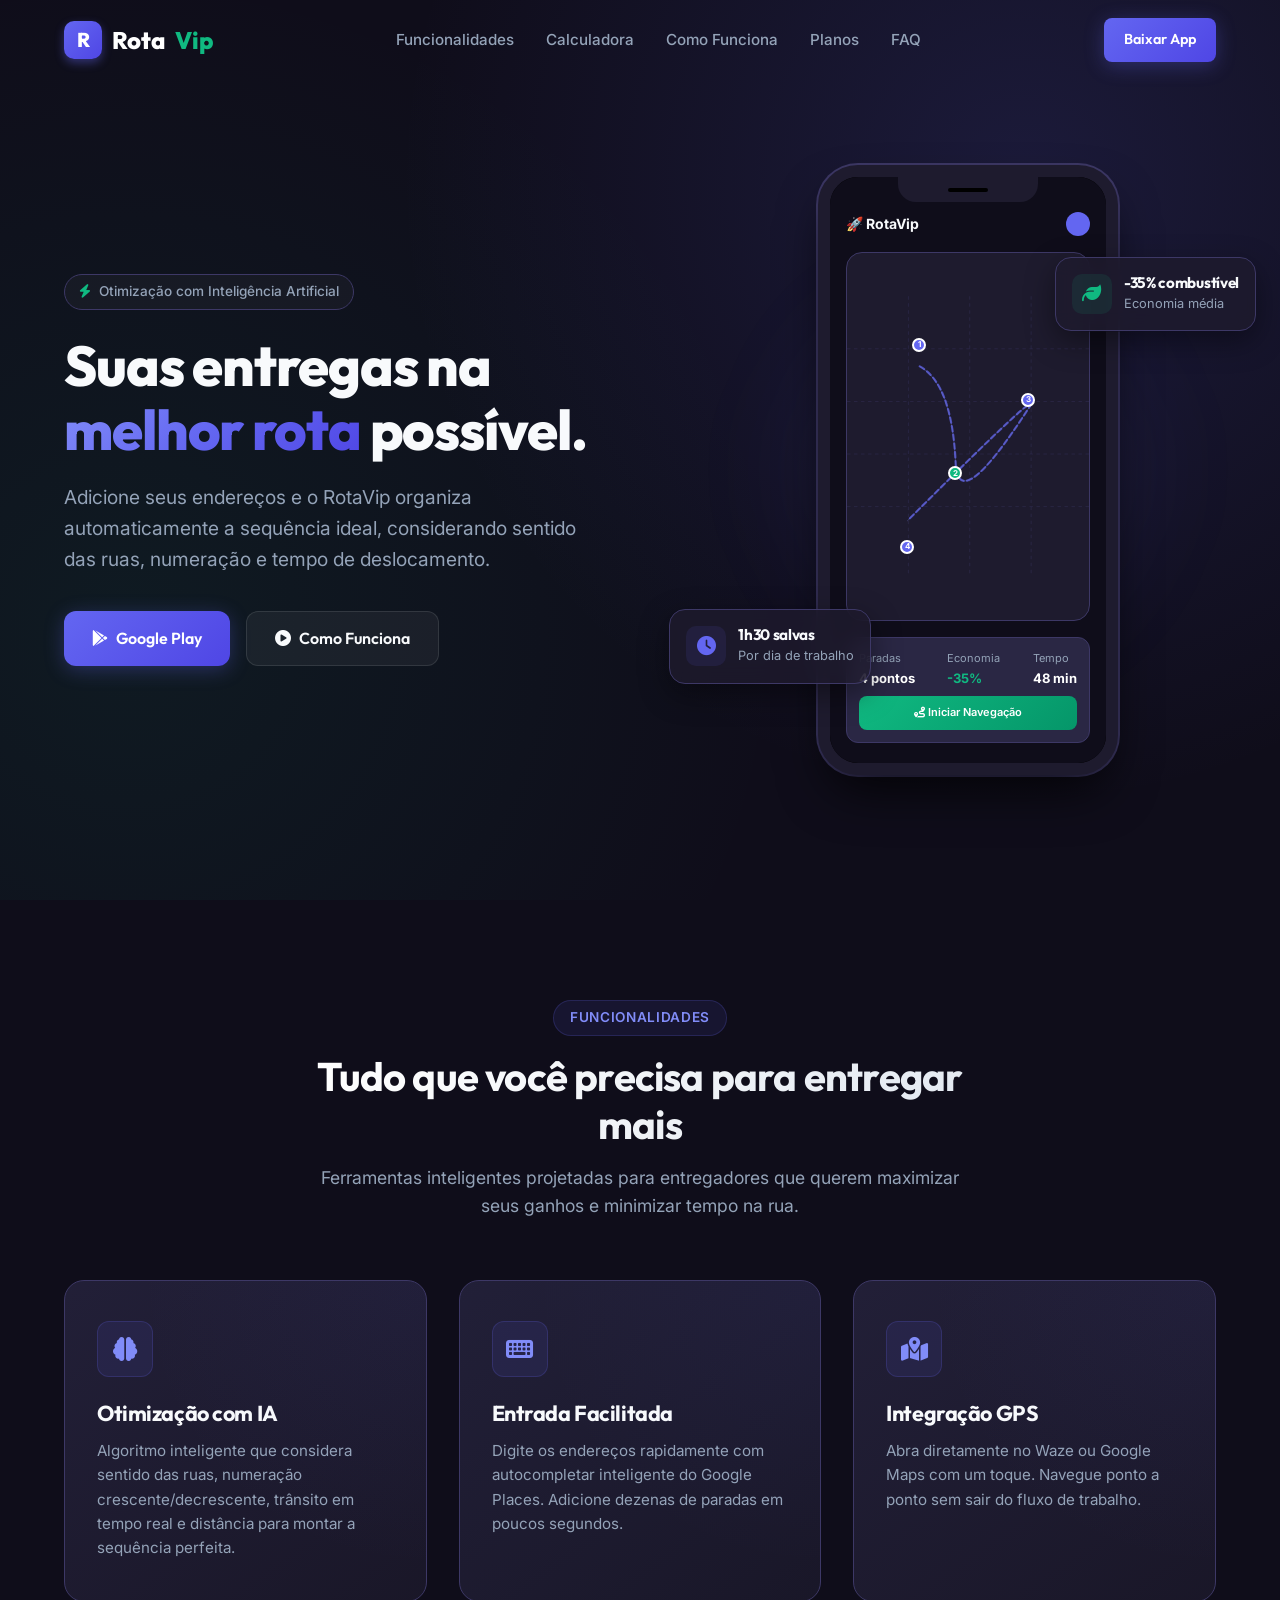
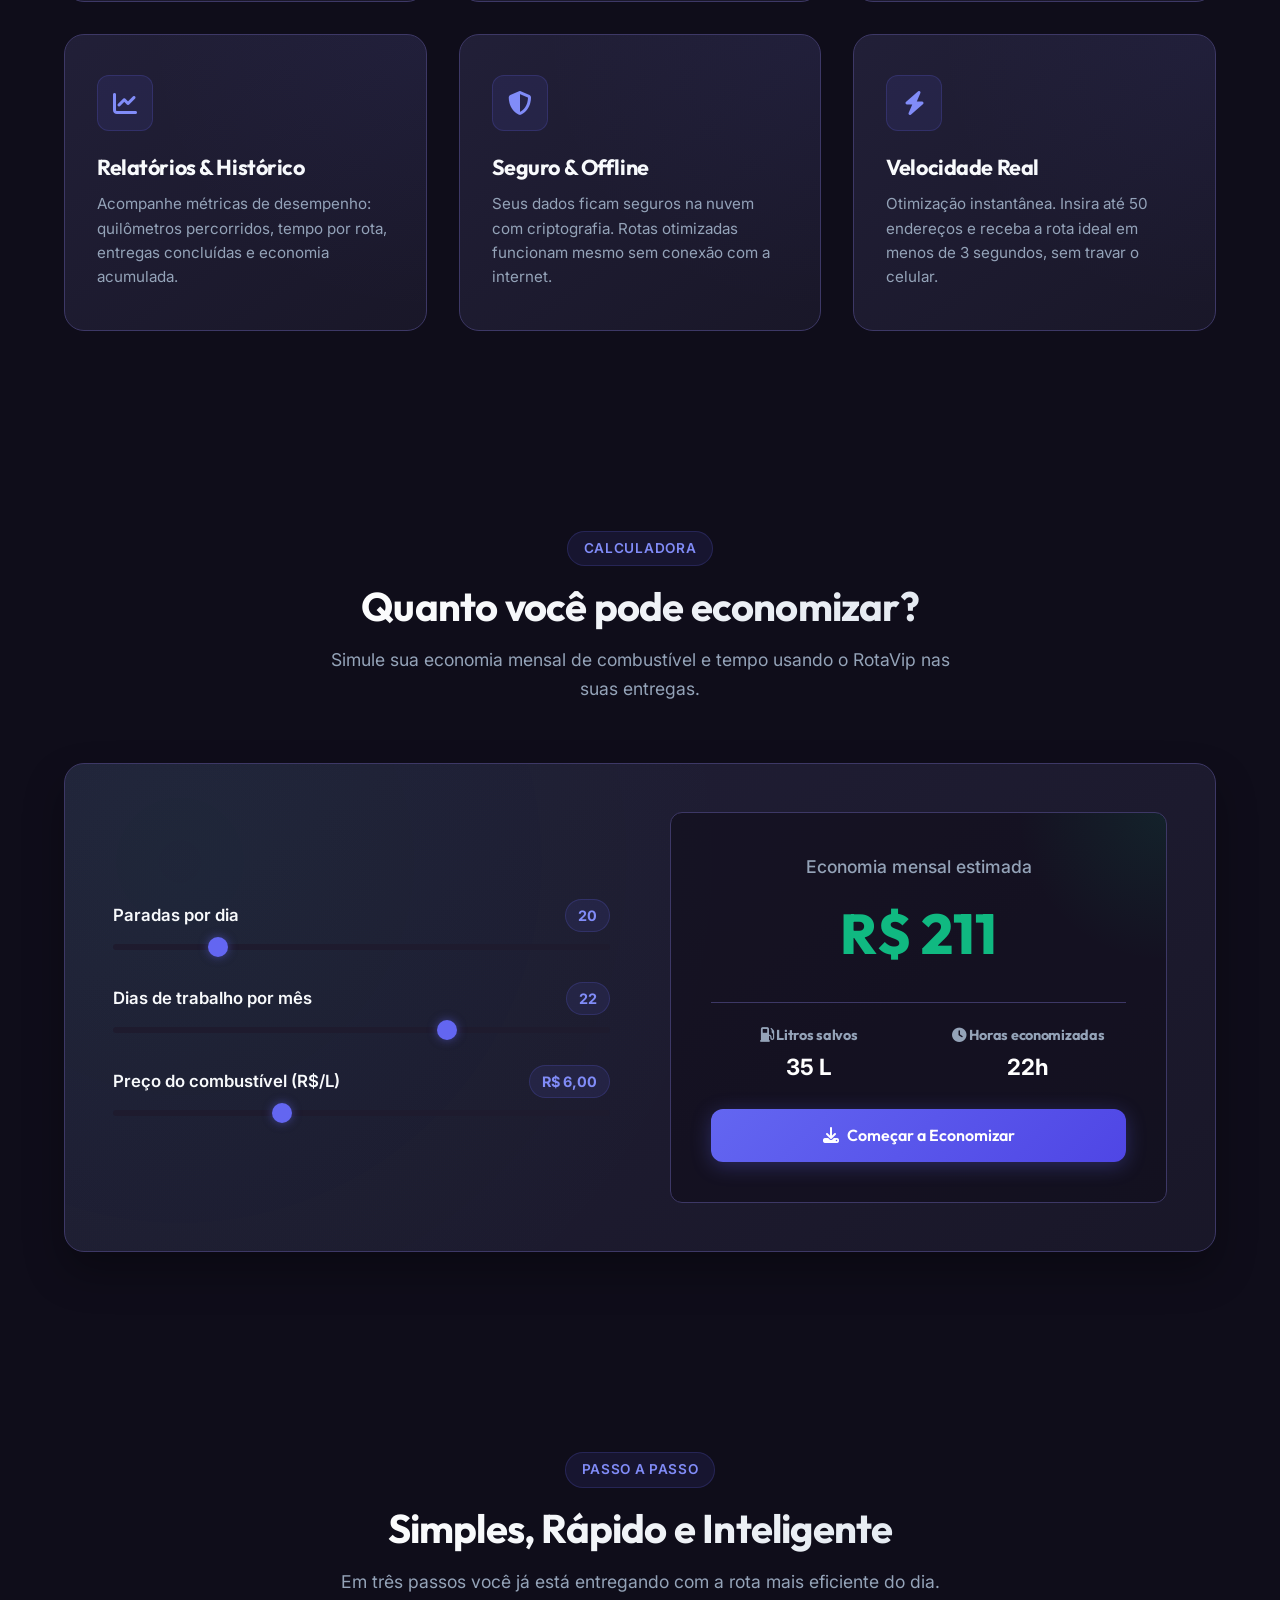
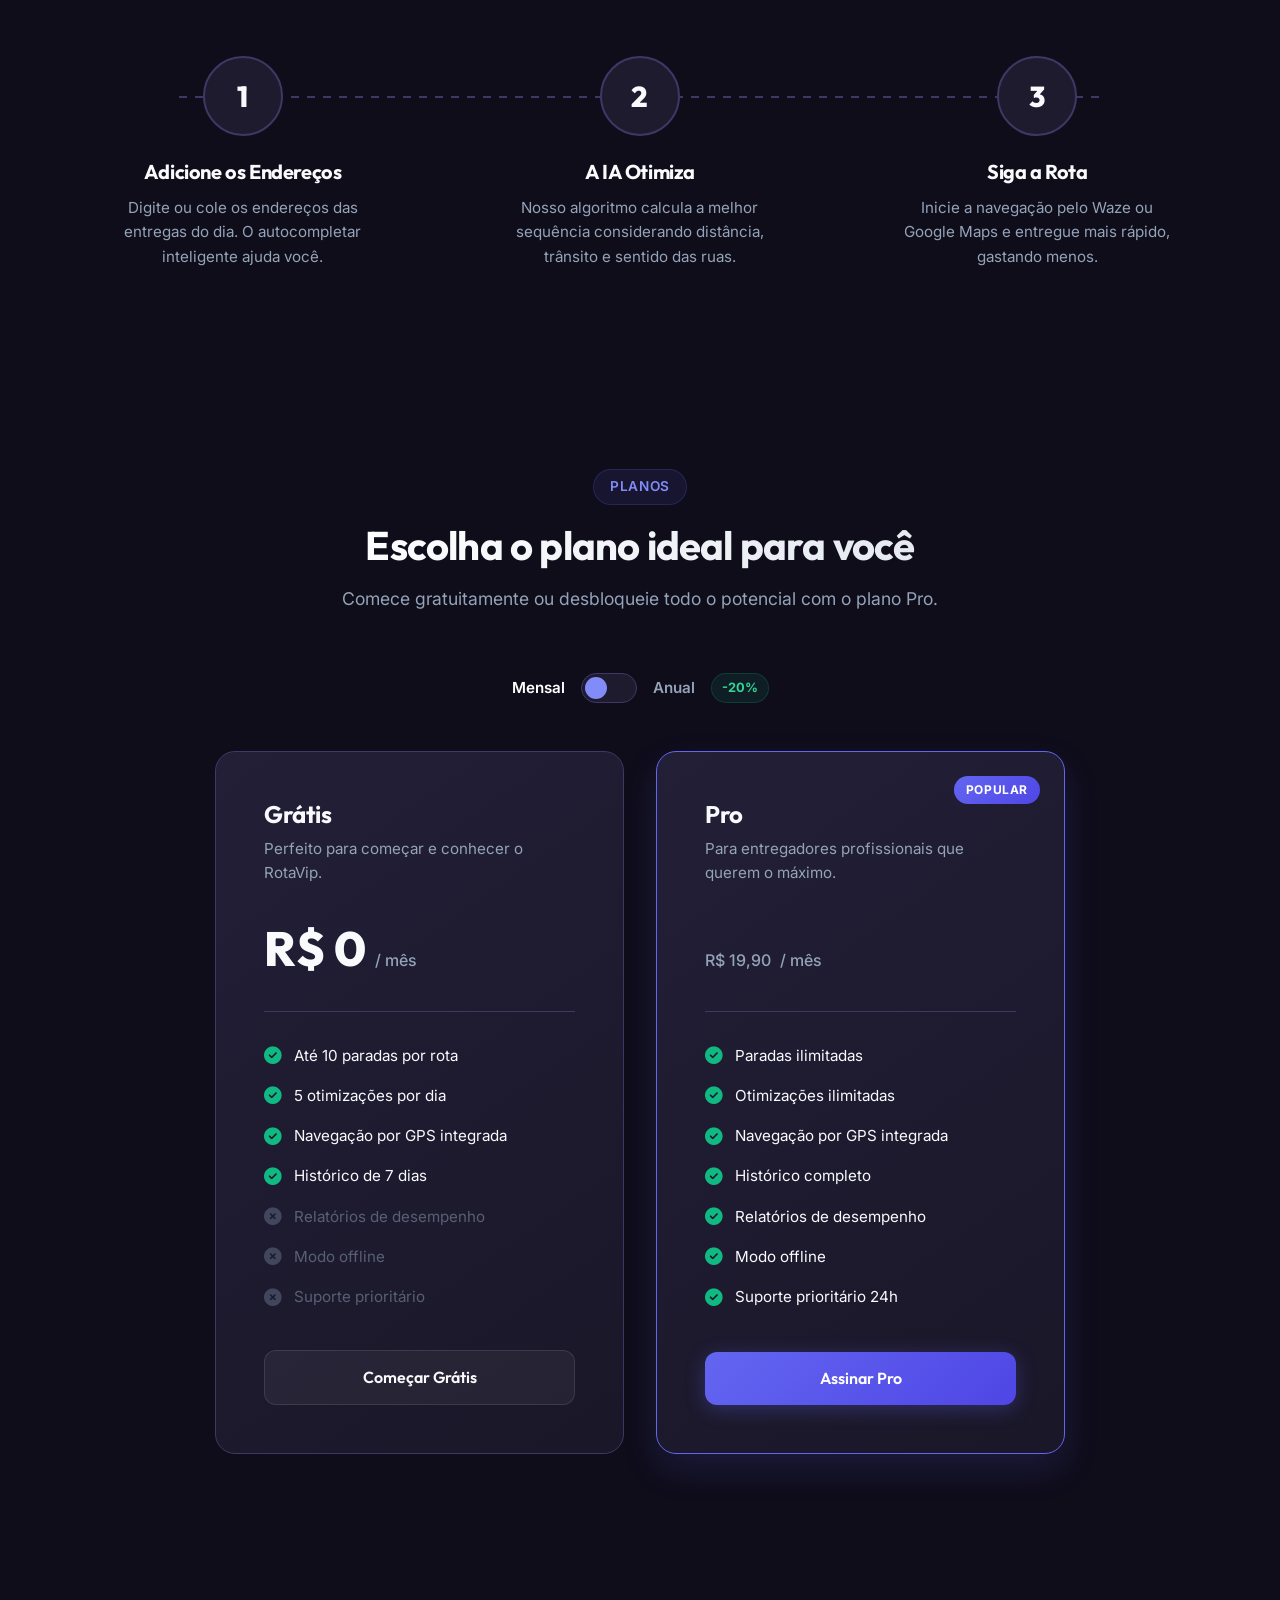
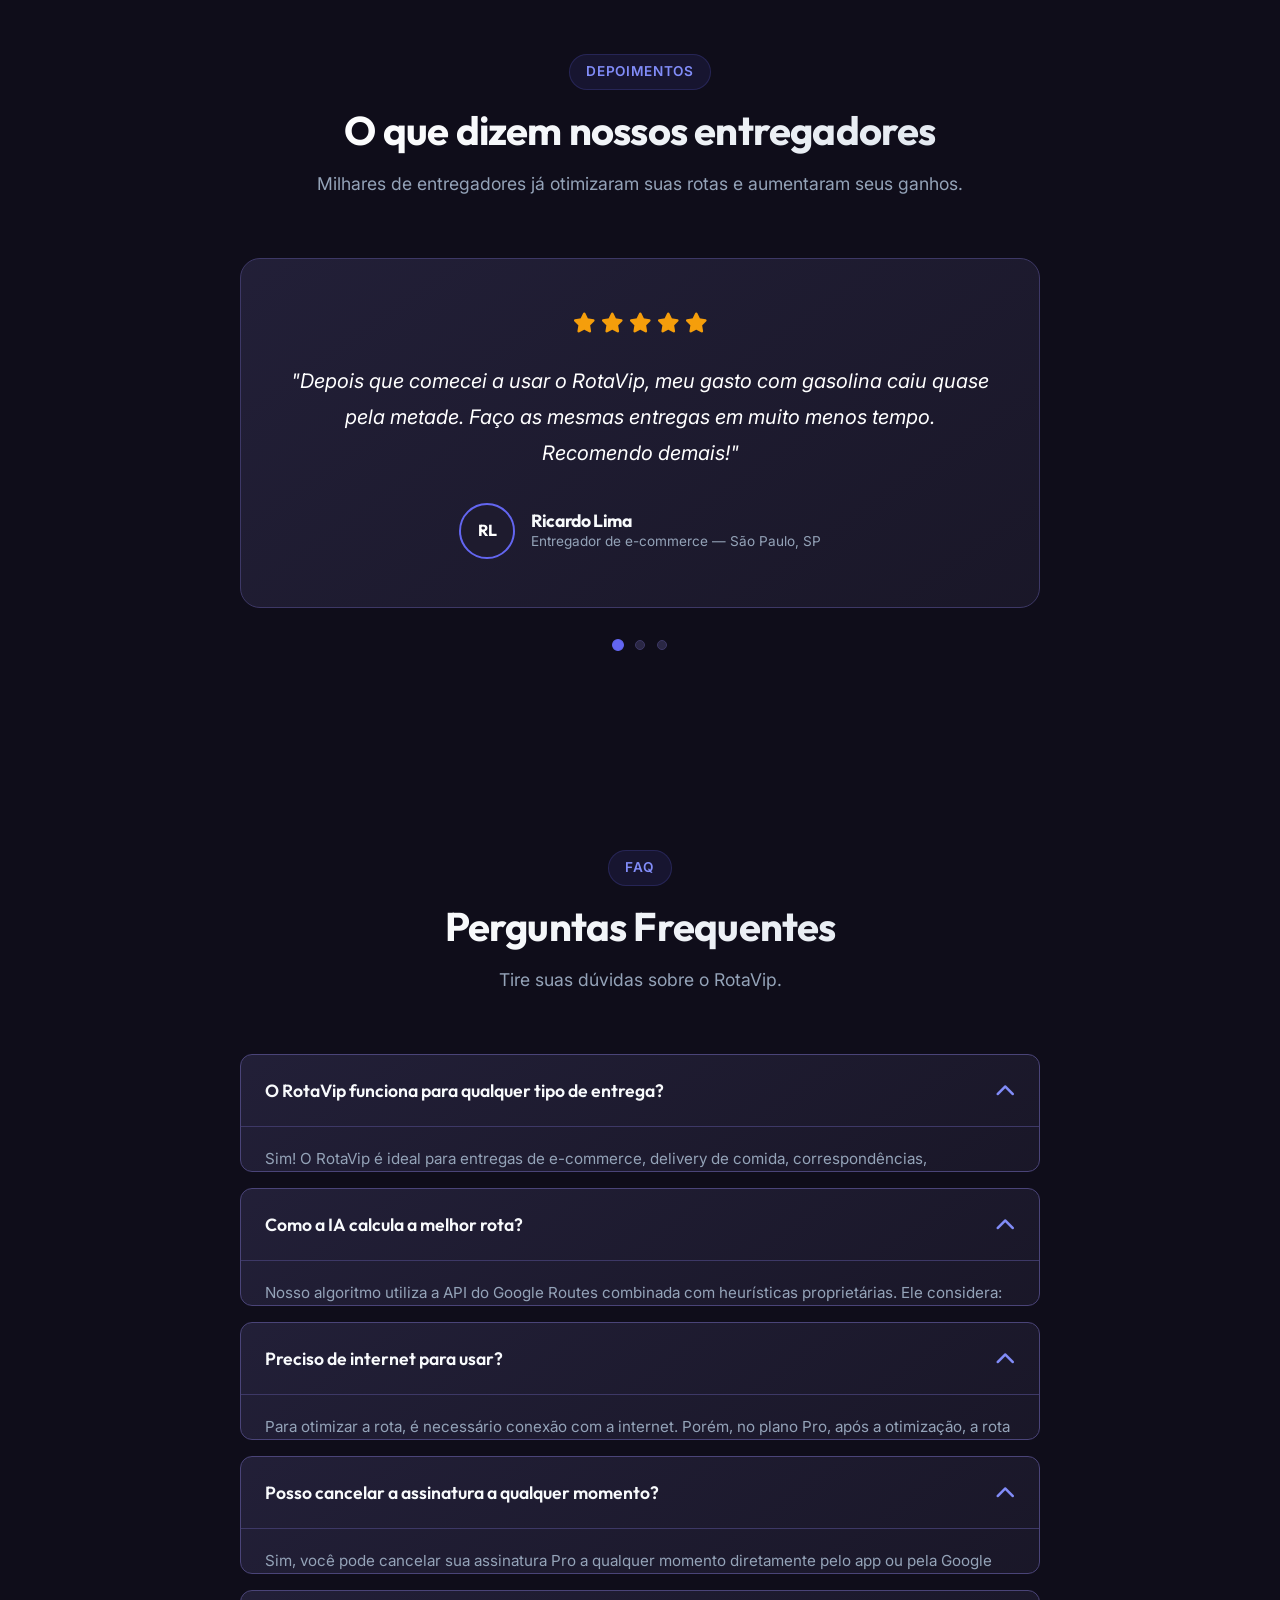
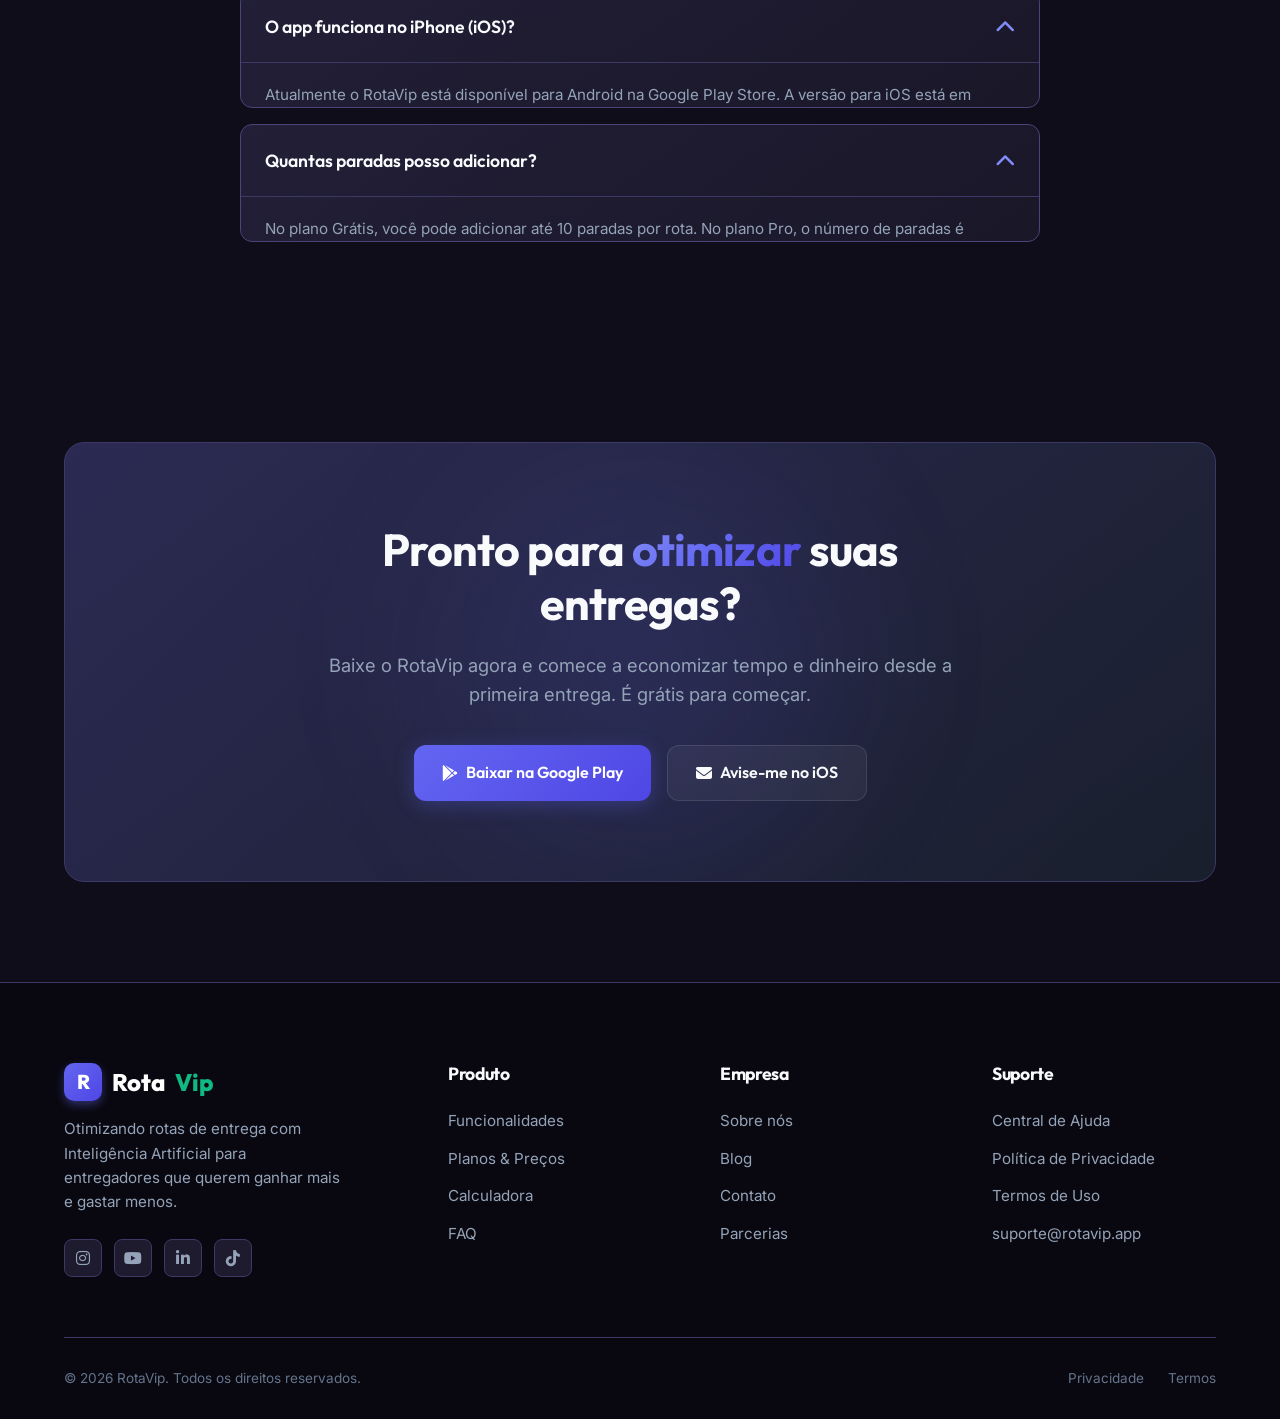
==== index.html @ de3dea6b "feat: landing page completa do RotaVip" ====
<!DOCTYPE html>
<html lang="pt-BR">
<head>
  <meta charset="UTF-8">
  <meta name="viewport" content="width=device-width, initial-scale=1.0">
  <title>RotaVip — Otimize suas Rotas de Entrega com IA</title>
  <meta name="description" content="RotaVip organiza automaticamente a melhor rota de entrega usando Inteligência Artificial. Economize combustível, tempo e aumente seus lucros como entregador.">
  <meta name="keywords" content="otimização de rotas, entrega, rota inteligente, entregador, app de rotas, IA, RotaVip">
  <meta name="author" content="RotaVip">
  <meta name="robots" content="index, follow">

  <!-- Open Graph -->
  <meta property="og:title" content="RotaVip — Otimize suas Rotas de Entrega com IA">
  <meta property="og:description" content="O app que organiza automaticamente a melhor rota de entrega. Economize combustível e tempo.">
  <meta property="og:type" content="website">
  <meta property="og:locale" content="pt_BR">

  <!-- Favicon placeholder -->
  <link rel="icon" href="data:image/svg+xml,<svg xmlns='http://www.w3.org/2000/svg' viewBox='0 0 100 100'><text y='.9em' font-size='90'>🚀</text></svg>">

  <!-- Stylesheets -->
  <link rel="stylesheet" href="styles.css">
  <link rel="stylesheet" href="https://cdnjs.cloudflare.com/ajax/libs/font-awesome/6.5.1/css/all.min.css">
</head>
<body>

  <!-- ====== HEADER ====== -->
  <header class="header" id="header">
    <div class="container">
      <a href="#" class="logo">
        <span class="logo-icon">R</span>
        Rota<span class="logo-dot">Vip</span>
      </a>

      <nav>
        <ul class="nav-menu" id="nav-menu">
          <li><a href="#features" class="nav-link">Funcionalidades</a></li>
          <li><a href="#calculator" class="nav-link">Calculadora</a></li>
          <li><a href="#how-it-works" class="nav-link">Como Funciona</a></li>
          <li><a href="#pricing" class="nav-link">Planos</a></li>
          <li><a href="#faq" class="nav-link">FAQ</a></li>
        </ul>
      </nav>

      <div class="nav-actions">
        <a href="#download" class="btn btn-primary btn-sm">Baixar App</a>
        <button class="menu-toggle" id="menu-toggle" aria-label="Abrir menu">
          <i class="fas fa-bars"></i>
        </button>
      </div>
    </div>
  </header>

  <!-- ====== HERO ====== -->
  <section class="hero" id="hero">
    <div class="container">
      <div class="hero-grid">
        <div class="hero-content reveal">
          <div class="hero-badge">
            <i class="fas fa-bolt"></i>
            Otimização com Inteligência Artificial
          </div>
          <h1 class="hero-title">
            Suas entregas na <span class="text-gradient">melhor rota</span> possível.
          </h1>
          <p class="hero-description">
            Adicione seus endereços e o RotaVip organiza automaticamente a sequência ideal, considerando sentido das ruas, numeração e tempo de deslocamento.
          </p>
          <div class="hero-ctas">
            <a href="#download" class="btn btn-primary">
              <i class="fab fa-google-play"></i>
              Google Play
            </a>
            <a href="#how-it-works" class="btn btn-secondary">
              <i class="fas fa-play-circle"></i>
              Como Funciona
            </a>
          </div>
        </div>

        <div class="hero-visual reveal">
          <div class="hero-glow"></div>

          <!-- Phone Mockup -->
          <div class="phone-mockup">
            <div class="phone-notch"></div>
            <div class="phone-screen">
              <div class="app-header">
                <span class="app-title">🚀 RotaVip</span>
                <div class="app-avatar"></div>
              </div>

              <div class="app-map-container">
                <!-- SVG Map Background -->
                <svg class="app-map-svg" viewBox="0 0 276 320" fill="none" xmlns="http://www.w3.org/2000/svg">
                  <!-- Grid lines -->
                  <line x1="0" y1="60" x2="276" y2="60" stroke="#3D3866" stroke-width="0.5" stroke-dasharray="4 4"/>
                  <line x1="0" y1="120" x2="276" y2="120" stroke="#3D3866" stroke-width="0.5" stroke-dasharray="4 4"/>
                  <line x1="0" y1="180" x2="276" y2="180" stroke="#3D3866" stroke-width="0.5" stroke-dasharray="4 4"/>
                  <line x1="0" y1="240" x2="276" y2="240" stroke="#3D3866" stroke-width="0.5" stroke-dasharray="4 4"/>
                  <line x1="70" y1="0" x2="70" y2="320" stroke="#3D3866" stroke-width="0.5" stroke-dasharray="4 4"/>
                  <line x1="140" y1="0" x2="140" y2="320" stroke="#3D3866" stroke-width="0.5" stroke-dasharray="4 4"/>
                  <line x1="210" y1="0" x2="210" y2="320" stroke="#3D3866" stroke-width="0.5" stroke-dasharray="4 4"/>
                  <!-- Route line -->
                  <path d="M83 80 Q120 100 124 192 Q128 250 207 128 Q230 95 69 256" stroke="#6366F1" stroke-width="2.5" fill="none" stroke-linecap="round" stroke-dasharray="6 4" opacity="0.8"/>
                  <path d="M83 80 Q120 100 124 192 Q128 250 207 128 Q230 95 69 256" stroke="#818CF8" stroke-width="1" fill="none" stroke-linecap="round" opacity="0.4"/>
                </svg>
                <!-- Pins -->
                <div class="app-map-pin pin-1">1</div>
                <div class="app-map-pin pin-2">2</div>
                <div class="app-map-pin pin-3">3</div>
                <div class="app-map-pin pin-4">4</div>
              </div>

              <div class="app-route-card">
                <div class="app-route-info">
                  <div class="app-route-stat">
                    Paradas
                    <strong>4 pontos</strong>
                  </div>
                  <div class="app-route-stat">
                    Economia
                    <strong style="color: #10B981;">-35%</strong>
                  </div>
                  <div class="app-route-stat">
                    Tempo
                    <strong>48 min</strong>
                  </div>
                </div>
                <div class="app-route-btn">
                  <i class="fas fa-route"></i> Iniciar Navegação
                </div>
              </div>
            </div>
          </div>

          <!-- Floating Cards -->
          <div class="floating-card floating-card-1">
            <div class="float-icon">
              <i class="fas fa-leaf"></i>
            </div>
            <div class="float-info">
              <h4>-35% combustível</h4>
              <p>Economia média</p>
            </div>
          </div>

          <div class="floating-card floating-card-2">
            <div class="float-icon">
              <i class="fas fa-clock"></i>
            </div>
            <div class="float-info">
              <h4>1h30 salvas</h4>
              <p>Por dia de trabalho</p>
            </div>
          </div>
        </div>
      </div>
    </div>
  </section>

  <!-- ====== FEATURES ====== -->
  <section class="section" id="features">
    <div class="container">
      <div class="section-header reveal">
        <span class="section-tag">Funcionalidades</span>
        <h2 class="section-title">Tudo que você precisa para entregar mais</h2>
        <p class="section-subtitle">Ferramentas inteligentes projetadas para entregadores que querem maximizar seus ganhos e minimizar tempo na rua.</p>
      </div>

      <div class="features-grid">
        <div class="feature-card reveal">
          <div class="feature-icon">
            <i class="fas fa-brain"></i>
          </div>
          <h3>Otimização com IA</h3>
          <p>Algoritmo inteligente que considera sentido das ruas, numeração crescente/decrescente, trânsito em tempo real e distância para montar a sequência perfeita.</p>
        </div>

        <div class="feature-card reveal">
          <div class="feature-icon">
            <i class="fas fa-keyboard"></i>
          </div>
          <h3>Entrada Facilitada</h3>
          <p>Digite os endereços rapidamente com autocompletar inteligente do Google Places. Adicione dezenas de paradas em poucos segundos.</p>
        </div>

        <div class="feature-card reveal">
          <div class="feature-icon">
            <i class="fas fa-map-marked-alt"></i>
          </div>
          <h3>Integração GPS</h3>
          <p>Abra diretamente no Waze ou Google Maps com um toque. Navegue ponto a ponto sem sair do fluxo de trabalho.</p>
        </div>

        <div class="feature-card reveal">
          <div class="feature-icon">
            <i class="fas fa-chart-line"></i>
          </div>
          <h3>Relatórios & Histórico</h3>
          <p>Acompanhe métricas de desempenho: quilômetros percorridos, tempo por rota, entregas concluídas e economia acumulada.</p>
        </div>

        <div class="feature-card reveal">
          <div class="feature-icon">
            <i class="fas fa-shield-alt"></i>
          </div>
          <h3>Seguro & Offline</h3>
          <p>Seus dados ficam seguros na nuvem com criptografia. Rotas otimizadas funcionam mesmo sem conexão com a internet.</p>
        </div>

        <div class="feature-card reveal">
          <div class="feature-icon">
            <i class="fas fa-bolt"></i>
          </div>
          <h3>Velocidade Real</h3>
          <p>Otimização instantânea. Insira até 50 endereços e receba a rota ideal em menos de 3 segundos, sem travar o celular.</p>
        </div>
      </div>
    </div>
  </section>

  <!-- ====== CALCULATOR ====== -->
  <section class="section" id="calculator">
    <div class="container">
      <div class="section-header reveal">
        <span class="section-tag">Calculadora</span>
        <h2 class="section-title">Quanto você pode economizar?</h2>
        <p class="section-subtitle">Simule sua economia mensal de combustível e tempo usando o RotaVip nas suas entregas.</p>
      </div>

      <div class="calc-wrapper reveal">
        <div class="calc-grid">
          <div class="calc-inputs">
            <div class="input-group">
              <div class="input-label-row">
                <label for="calc-stops">Paradas por dia</label>
                <span class="input-val-badge" id="stops-value">20</span>
              </div>
              <input type="range" id="calc-stops" class="calc-range" min="5" max="80" value="20">
            </div>

            <div class="input-group">
              <div class="input-label-row">
                <label for="calc-days">Dias de trabalho por mês</label>
                <span class="input-val-badge" id="days-value">22</span>
              </div>
              <input type="range" id="calc-days" class="calc-range" min="5" max="30" value="22">
            </div>

            <div class="input-group">
              <div class="input-label-row">
                <label for="calc-fuel">Preço do combustível (R$/L)</label>
                <span class="input-val-badge" id="fuel-value">R$ 6,00</span>
              </div>
              <input type="range" id="calc-fuel" class="calc-range" min="4" max="10" value="6" step="0.5">
            </div>
          </div>

          <div class="calc-results">
            <div class="calc-results-glow"></div>
            <div class="results-content">
              <p class="results-title">Economia mensal estimada</p>
              <p class="results-value" id="calc-savings">R$ 396</p>
              <div class="results-stats-row">
                <div class="stat-box">
                  <h4><i class="fas fa-gas-pump"></i> Litros salvos</h4>
                  <p id="calc-liters">66 L</p>
                </div>
                <div class="stat-box">
                  <h4><i class="fas fa-clock"></i> Horas economizadas</h4>
                  <p id="calc-hours">33h</p>
                </div>
              </div>
              <a href="#download" class="btn btn-primary" style="width:100%;">
                <i class="fas fa-download"></i> Começar a Economizar
              </a>
            </div>
          </div>
        </div>
      </div>
    </div>
  </section>

  <!-- ====== HOW IT WORKS ====== -->
  <section class="section" id="how-it-works">
    <div class="container">
      <div class="section-header reveal">
        <span class="section-tag">Passo a Passo</span>
        <h2 class="section-title">Simples, Rápido e Inteligente</h2>
        <p class="section-subtitle">Em três passos você já está entregando com a rota mais eficiente do dia.</p>
      </div>

      <div class="steps-timeline">
        <div class="step-item reveal">
          <div class="step-number">1</div>
          <h3 class="step-title">Adicione os Endereços</h3>
          <p class="step-desc">Digite ou cole os endereços das entregas do dia. O autocompletar inteligente ajuda você.</p>
        </div>

        <div class="step-item reveal">
          <div class="step-number">2</div>
          <h3 class="step-title">A IA Otimiza</h3>
          <p class="step-desc">Nosso algoritmo calcula a melhor sequência considerando distância, trânsito e sentido das ruas.</p>
        </div>

        <div class="step-item reveal">
          <div class="step-number">3</div>
          <h3 class="step-title">Siga a Rota</h3>
          <p class="step-desc">Inicie a navegação pelo Waze ou Google Maps e entregue mais rápido, gastando menos.</p>
        </div>
      </div>
    </div>
  </section>

  <!-- ====== PRICING ====== -->
  <section class="section" id="pricing">
    <div class="container">
      <div class="section-header reveal">
        <span class="section-tag">Planos</span>
        <h2 class="section-title">Escolha o plano ideal para você</h2>
        <p class="section-subtitle">Comece gratuitamente ou desbloqueie todo o potencial com o plano Pro.</p>
      </div>

      <div class="pricing-toggle-wrapper reveal">
        <span class="toggle-label active" id="label-monthly">Mensal</span>
        <label class="pricing-switch">
          <input type="checkbox" id="pricing-toggle">
          <span class="switch-slider"></span>
        </label>
        <span class="toggle-label" id="label-annual">Anual</span>
        <span class="pricing-discount">-20%</span>
      </div>

      <div class="pricing-grid">
        <!-- Grátis -->
        <div class="price-card reveal">
          <div class="price-header">
            <h3>Grátis</h3>
            <p>Perfeito para começar e conhecer o RotaVip.</p>
          </div>
          <div class="price-amount">R$ 0 <span>/ mês</span></div>
          <div class="price-divider"></div>
          <ul class="price-features">
            <li class="active"><i class="fas fa-check-circle"></i> Até 10 paradas por rota</li>
            <li class="active"><i class="fas fa-check-circle"></i> 5 otimizações por dia</li>
            <li class="active"><i class="fas fa-check-circle"></i> Navegação por GPS integrada</li>
            <li class="active"><i class="fas fa-check-circle"></i> Histórico de 7 dias</li>
            <li class="disabled"><i class="fas fa-times-circle"></i> Relatórios de desempenho</li>
            <li class="disabled"><i class="fas fa-times-circle"></i> Modo offline</li>
            <li class="disabled"><i class="fas fa-times-circle"></i> Suporte prioritário</li>
          </ul>
          <a href="#download" class="btn btn-secondary" style="width:100%;">Começar Grátis</a>
        </div>

        <!-- Pro -->
        <div class="price-card popular reveal">
          <div class="price-header">
            <h3>Pro</h3>
            <p>Para entregadores profissionais que querem o máximo.</p>
          </div>
          <div class="price-amount">
            <span class="price-monthly">R$ 19,90</span>
            <span class="price-annual" style="display:none;">R$ 15,90</span>
            <span>/ mês</span>
          </div>
          <div class="price-divider"></div>
          <ul class="price-features">
            <li class="active"><i class="fas fa-check-circle"></i> Paradas ilimitadas</li>
            <li class="active"><i class="fas fa-check-circle"></i> Otimizações ilimitadas</li>
            <li class="active"><i class="fas fa-check-circle"></i> Navegação por GPS integrada</li>
            <li class="active"><i class="fas fa-check-circle"></i> Histórico completo</li>
            <li class="active"><i class="fas fa-check-circle"></i> Relatórios de desempenho</li>
            <li class="active"><i class="fas fa-check-circle"></i> Modo offline</li>
            <li class="active"><i class="fas fa-check-circle"></i> Suporte prioritário 24h</li>
          </ul>
          <a href="#download" class="btn btn-primary" style="width:100%;">Assinar Pro</a>
        </div>
      </div>
    </div>
  </section>

  <!-- ====== TESTIMONIALS ====== -->
  <section class="section" id="testimonials">
    <div class="container">
      <div class="section-header reveal">
        <span class="section-tag">Depoimentos</span>
        <h2 class="section-title">O que dizem nossos entregadores</h2>
        <p class="section-subtitle">Milhares de entregadores já otimizaram suas rotas e aumentaram seus ganhos.</p>
      </div>

      <div class="testimonials-slider reveal">
        <div class="testimonials-track">
          <div class="testimonial-slide active">
            <div class="testimonial-rating">
              <i class="fas fa-star"></i>
              <i class="fas fa-star"></i>
              <i class="fas fa-star"></i>
              <i class="fas fa-star"></i>
              <i class="fas fa-star"></i>
            </div>
            <p class="testimonial-text">"Depois que comecei a usar o RotaVip, meu gasto com gasolina caiu quase pela metade. Faço as mesmas entregas em muito menos tempo. Recomendo demais!"</p>
            <div class="testimonial-user">
              <div class="testimonial-avatar">RL</div>
              <div class="testimonial-info">
                <h4>Ricardo Lima</h4>
                <p>Entregador de e-commerce — São Paulo, SP</p>
              </div>
            </div>
          </div>

          <div class="testimonial-slide">
            <div class="testimonial-rating">
              <i class="fas fa-star"></i>
              <i class="fas fa-star"></i>
              <i class="fas fa-star"></i>
              <i class="fas fa-star"></i>
              <i class="fas fa-star"></i>
            </div>
            <p class="testimonial-text">"Eu fazia rota no achômetro e sempre gastava mais. Com o RotaVip, ele organiza tudo certinho, respeitando mão de direção e tudo. Mudou meu dia a dia."</p>
            <div class="testimonial-user">
              <div class="testimonial-avatar">AF</div>
              <div class="testimonial-info">
                <h4>Ana Ferreira</h4>
                <p>Entregadora autônoma — Belo Horizonte, MG</p>
              </div>
            </div>
          </div>

          <div class="testimonial-slide">
            <div class="testimonial-rating">
              <i class="fas fa-star"></i>
              <i class="fas fa-star"></i>
              <i class="fas fa-star"></i>
              <i class="fas fa-star"></i>
              <i class="fas fa-star-half-alt"></i>
            </div>
            <p class="testimonial-text">"Gerencio uma equipe de 8 entregadores e o RotaVip reduziu nosso custo operacional em quase 30%. A economia de combustível já pagou a assinatura muitas vezes."</p>
            <div class="testimonial-user">
              <div class="testimonial-avatar">MS</div>
              <div class="testimonial-info">
                <h4>Marcos Santos</h4>
                <p>Gestor de frotas — Rio de Janeiro, RJ</p>
              </div>
            </div>
          </div>
        </div>

        <div class="testimonials-nav" id="testimonials-nav">
          <button class="testimonial-dot active" data-index="0" aria-label="Depoimento 1"></button>
          <button class="testimonial-dot" data-index="1" aria-label="Depoimento 2"></button>
          <button class="testimonial-dot" data-index="2" aria-label="Depoimento 3"></button>
        </div>
      </div>
    </div>
  </section>

  <!-- ====== FAQ ====== -->
  <section class="section" id="faq">
    <div class="container">
      <div class="section-header reveal">
        <span class="section-tag">FAQ</span>
        <h2 class="section-title">Perguntas Frequentes</h2>
        <p class="section-subtitle">Tire suas dúvidas sobre o RotaVip.</p>
      </div>

      <div class="faq-list">
        <div class="faq-item reveal">
          <button class="faq-question" id="faq-q1">
            O RotaVip funciona para qualquer tipo de entrega?
            <i class="fas fa-chevron-down"></i>
          </button>
          <div class="faq-answer">
            <p>Sim! O RotaVip é ideal para entregas de e-commerce, delivery de comida, correspondências, encomendas e qualquer rota com múltiplos pontos de parada. Funciona tanto para motoboys quanto para motoristas de van ou carro.</p>
          </div>
        </div>

        <div class="faq-item reveal">
          <button class="faq-question" id="faq-q2">
            Como a IA calcula a melhor rota?
            <i class="fas fa-chevron-down"></i>
          </button>
          <div class="faq-answer">
            <p>Nosso algoritmo utiliza a API do Google Routes combinada com heurísticas proprietárias. Ele considera: distância real entre pontos, tempo estimado com trânsito, sentido das ruas (mão única/dupla), numeração crescente e decrescente para evitar retornos desnecessários.</p>
          </div>
        </div>

        <div class="faq-item reveal">
          <button class="faq-question" id="faq-q3">
            Preciso de internet para usar?
            <i class="fas fa-chevron-down"></i>
          </button>
          <div class="faq-answer">
            <p>Para otimizar a rota, é necessário conexão com a internet. Porém, no plano Pro, após a otimização, a rota fica salva offline e você pode navegar mesmo sem sinal de dados.</p>
          </div>
        </div>

        <div class="faq-item reveal">
          <button class="faq-question" id="faq-q4">
            Posso cancelar a assinatura a qualquer momento?
            <i class="fas fa-chevron-down"></i>
          </button>
          <div class="faq-answer">
            <p>Sim, você pode cancelar sua assinatura Pro a qualquer momento diretamente pelo app ou pela Google Play. Não há multa nem fidelidade. Após o cancelamento, você volta automaticamente para o plano Grátis.</p>
          </div>
        </div>

        <div class="faq-item reveal">
          <button class="faq-question" id="faq-q5">
            O app funciona no iPhone (iOS)?
            <i class="fas fa-chevron-down"></i>
          </button>
          <div class="faq-answer">
            <p>Atualmente o RotaVip está disponível para Android na Google Play Store. A versão para iOS está em desenvolvimento e será lançada em breve. Você pode se cadastrar para ser notificado quando estiver disponível.</p>
          </div>
        </div>

        <div class="faq-item reveal">
          <button class="faq-question" id="faq-q6">
            Quantas paradas posso adicionar?
            <i class="fas fa-chevron-down"></i>
          </button>
          <div class="faq-answer">
            <p>No plano Grátis, você pode adicionar até 10 paradas por rota. No plano Pro, o número de paradas é ilimitado — entregadores profissionais costumam adicionar entre 30 e 80 pontos por rota.</p>
          </div>
        </div>
      </div>
    </div>
  </section>

  <!-- ====== CTA DOWNLOAD ====== -->
  <section class="section" id="download">
    <div class="container">
      <div class="cta-banner reveal">
        <div class="cta-content">
          <h2>Pronto para <span class="text-gradient">otimizar</span> suas entregas?</h2>
          <p>Baixe o RotaVip agora e comece a economizar tempo e dinheiro desde a primeira entrega. É grátis para começar.</p>
          <div class="hero-ctas" style="justify-content:center;">
            <a href="#" class="btn btn-primary">
              <i class="fab fa-google-play"></i>
              Baixar na Google Play
            </a>
            <a href="#" class="btn btn-secondary">
              <i class="fas fa-envelope"></i>
              Avise-me no iOS
            </a>
          </div>
        </div>
      </div>
    </div>
  </section>

  <!-- ====== FOOTER ====== -->
  <footer class="footer" id="footer">
    <div class="container">
      <div class="footer-grid">
        <div class="footer-brand">
          <a href="#" class="logo">
            <span class="logo-icon">R</span>
            Rota<span class="logo-dot">Vip</span>
          </a>
          <p>Otimizando rotas de entrega com Inteligência Artificial para entregadores que querem ganhar mais e gastar menos.</p>
          <div class="social-links">
            <a href="#" class="social-link" aria-label="Instagram"><i class="fab fa-instagram"></i></a>
            <a href="#" class="social-link" aria-label="YouTube"><i class="fab fa-youtube"></i></a>
            <a href="#" class="social-link" aria-label="LinkedIn"><i class="fab fa-linkedin-in"></i></a>
            <a href="#" class="social-link" aria-label="TikTok"><i class="fab fa-tiktok"></i></a>
          </div>
        </div>

        <div class="footer-col">
          <h4>Produto</h4>
          <ul class="footer-links">
            <li><a href="#features">Funcionalidades</a></li>
            <li><a href="#pricing">Planos & Preços</a></li>
            <li><a href="#calculator">Calculadora</a></li>
            <li><a href="#faq">FAQ</a></li>
          </ul>
        </div>

        <div class="footer-col">
          <h4>Empresa</h4>
          <ul class="footer-links">
            <li><a href="#">Sobre nós</a></li>
            <li><a href="#">Blog</a></li>
            <li><a href="#">Contato</a></li>
            <li><a href="#">Parcerias</a></li>
          </ul>
        </div>

        <div class="footer-col">
          <h4>Suporte</h4>
          <ul class="footer-links">
            <li><a href="#">Central de Ajuda</a></li>
            <li><a href="politica-de-privacidade.html">Política de Privacidade</a></li>
            <li><a href="termos-de-uso.html">Termos de Uso</a></li>
            <li><a href="mailto:suporte@rotavip.app">suporte@rotavip.app</a></li>
          </ul>
        </div>
      </div>

      <div class="footer-bottom">
        <p>&copy; 2026 RotaVip. Todos os direitos reservados.</p>
        <div class="footer-legal-links">
          <a href="politica-de-privacidade.html">Privacidade</a>
          <a href="termos-de-uso.html">Termos</a>
        </div>
      </div>
    </div>
  </footer>

  <script src="script.js"></script>
</body>
</html>
---- styles.css ----
@import url('https://fonts.googleapis.com/css2?family=Inter:wght@300;400;500;600;700&family=Outfit:wght@400;500;600;700;800&display=swap');

/* ==========================================================================
   CSS VARIABLES & DESIGN SYSTEM
   ========================================================================== */
:root {
  /* Color Palette (Matches RotaVip App) */
  --bg-color: #0F0D1A;
  --surface-primary: #1E1B2E;
  --surface-card: #2A2744;
  --surface-elevated: #342F54;
  --border-color: #3D3866;
  --border-light: #4A4478;
  
  --text-primary: #F8FAFC;
  --text-secondary: #94A3B8;
  --text-tertiary: #64748B;
  
  /* Brand Accents */
  --primary: #6366F1;
  --primary-light: #818CF8;
  --primary-dark: #4F46E5;
  
  --accent: #10B981;
  --accent-light: #34D399;
  --accent-dark: #059669;
  
  --warning: #F59E0B;
  --danger: #EF4444;
  
  /* Gradients */
  --grad-primary: linear-gradient(135deg, #6366F1 0%, #4F46E5 100%);
  --grad-accent: linear-gradient(135deg, #10B981 0%, #059669 100%);
  --grad-hero: linear-gradient(135deg, #818CF8 0%, #6366F1 50%, #4F46E5 100%);
  --grad-glow: radial-gradient(circle, rgba(99, 102, 241, 0.15) 0%, rgba(15, 13, 26, 0) 70%);
  --grad-glow-green: radial-gradient(circle, rgba(16, 185, 129, 0.1) 0%, rgba(15, 13, 26, 0) 70%);
  --grad-card: linear-gradient(145deg, rgba(42, 39, 68, 0.7) 0%, rgba(30, 27, 46, 0.7) 100%);

  /* Animation & Spacing Tokens */
  --transition-fast: 0.2s ease;
  --transition-normal: 0.3s cubic-bezier(0.4, 0, 0.2, 1);
  --transition-slow: 0.5s cubic-bezier(0.4, 0, 0.2, 1);
  --radius-sm: 8px;
  --radius-md: 12px;
  --radius-lg: 20px;
  --radius-full: 9999px;
  
  --container-width: 1200px;
  --header-height: 80px;
}

/* ==========================================================================
   BASE & RESET
   ========================================================================== */
*, *::before, *::after {
  box-sizing: border-box;
  margin: 0;
  padding: 0;
}

html {
  scroll-behavior: smooth;
  font-size: 16px;
}

body {
  background-color: var(--bg-color);
  color: var(--text-primary);
  font-family: 'Inter', sans-serif;
  line-height: 1.6;
  overflow-x: hidden;
}

h1, h2, h3, h4, h5, h6 {
  font-family: 'Outfit', sans-serif;
  font-weight: 700;
  letter-spacing: -0.02em;
  line-height: 1.2;
}

a {
  color: inherit;
  text-decoration: none;
  transition: color var(--transition-fast);
}

img {
  max-width: 100%;
  height: auto;
  display: block;
}

button, input, select {
  font-family: inherit;
  font-size: inherit;
  color: inherit;
  background: none;
  border: none;
  outline: none;
}

button {
  cursor: pointer;
}

/* ==========================================================================
   LAYOUT & CONTAINER
   ========================================================================== */
.container {
  width: 100%;
  max-width: var(--container-width);
  margin: 0 auto;
  padding: 0 24px;
}

.section {
  padding: 100px 0;
  position: relative;
}

.section-header {
  text-align: center;
  max-width: 650px;
  margin: 0 auto 60px;
}

.section-tag {
  display: inline-block;
  padding: 6px 16px;
  background: rgba(99, 102, 241, 0.1);
  border: 1px solid rgba(99, 102, 241, 0.2);
  color: var(--primary-light);
  border-radius: var(--radius-full);
  font-size: 0.85rem;
  font-weight: 600;
  text-transform: uppercase;
  letter-spacing: 0.05em;
  margin-bottom: 16px;
}

.section-title {
  font-size: 2.5rem;
  margin-bottom: 16px;
  background: linear-gradient(135deg, #FFFFFF 0%, #E2E8F0 100%);
  -webkit-background-clip: text;
  -webkit-text-fill-color: transparent;
}

.section-subtitle {
  color: var(--text-secondary);
  font-size: 1.1rem;
}

/* ==========================================================================
   TYPOGRAPHY UTILITIES
   ========================================================================== */
.text-gradient {
  background: var(--grad-hero);
  -webkit-background-clip: text;
  -webkit-text-fill-color: transparent;
}

.text-gradient-accent {
  background: var(--grad-accent);
  -webkit-background-clip: text;
  -webkit-text-fill-color: transparent;
}

/* ==========================================================================
   COMPONENTS - BUTTONS
   ========================================================================== */
.btn {
  display: inline-flex;
  align-items: center;
  justify-content: center;
  padding: 14px 28px;
  font-weight: 600;
  border-radius: var(--radius-md);
  transition: all var(--transition-normal);
  gap: 8px;
  font-family: 'Outfit', sans-serif;
}

.btn-primary {
  background: var(--grad-primary);
  color: #FFFFFF;
  box-shadow: 0 4px 20px rgba(99, 102, 241, 0.3);
}

.btn-primary:hover {
  transform: translateY(-2px);
  box-shadow: 0 8px 25px rgba(99, 102, 241, 0.4);
}

.btn-secondary {
  background: rgba(255, 255, 255, 0.05);
  color: var(--text-primary);
  border: 1px solid rgba(255, 255, 255, 0.1);
}

.btn-secondary:hover {
  background: rgba(255, 255, 255, 0.1);
  border-color: rgba(255, 255, 255, 0.2);
  transform: translateY(-2px);
}

.btn-outline-primary {
  border: 2px solid var(--primary);
  color: var(--primary-light);
}

.btn-outline-primary:hover {
  background: var(--primary);
  color: white;
  transform: translateY(-2px);
}

.btn-sm {
  padding: 10px 20px;
  font-size: 0.9rem;
  border-radius: var(--radius-sm);
}

/* ==========================================================================
   HEADER / NAVBAR
   ========================================================================== */
.header {
  position: fixed;
  top: 0;
  left: 0;
  width: 100%;
  height: var(--header-height);
  z-index: 1000;
  transition: all var(--transition-normal);
  display: flex;
  align-items: center;
}

.header.scrolled {
  background: rgba(15, 13, 26, 0.85);
  backdrop-filter: blur(12px);
  -webkit-backdrop-filter: blur(12px);
  border-bottom: 1px solid var(--border-color);
  height: 70px;
}

.header .container {
  display: flex;
  justify-content: space-between;
  align-items: center;
}

.logo {
  display: flex;
  align-items: center;
  gap: 10px;
  font-size: 1.5rem;
  font-family: 'Outfit', sans-serif;
  font-weight: 800;
  color: #FFFFFF;
}

.logo-icon {
  background: var(--grad-primary);
  color: white;
  width: 38px;
  height: 38px;
  border-radius: 10px;
  display: flex;
  align-items: center;
  justify-content: center;
  font-size: 1.25rem;
  font-weight: 800;
  box-shadow: 0 4px 10px rgba(99, 102, 241, 0.4);
}

.logo-dot {
  color: var(--accent);
}

.nav-menu {
  display: flex;
  align-items: center;
  gap: 32px;
  list-style: none;
}

.nav-link {
  font-weight: 500;
  color: var(--text-secondary);
  font-size: 0.95rem;
  position: relative;
  padding: 6px 0;
}

.nav-link:hover, .nav-link.active {
  color: #FFFFFF;
}

.nav-link::after {
  content: '';
  position: absolute;
  bottom: 0;
  left: 0;
  width: 0;
  height: 2px;
  background: var(--primary);
  transition: width var(--transition-fast);
  border-radius: var(--radius-full);
}

.nav-link:hover::after, .nav-link.active::after {
  width: 100%;
}

.nav-actions {
  display: flex;
  align-items: center;
}

.menu-toggle {
  display: none;
  font-size: 1.5rem;
  color: #FFFFFF;
}

/* ==========================================================================
   HERO SECTION
   ========================================================================== */
.hero {
  min-height: 100vh;
  padding-top: calc(var(--header-height) + 40px);
  padding-bottom: 80px;
  display: flex;
  align-items: center;
  background: radial-gradient(circle at 80% 20%, rgba(99, 102, 241, 0.15) 0%, rgba(15, 13, 26, 0) 50%),
              radial-gradient(circle at 10% 70%, rgba(16, 185, 129, 0.08) 0%, rgba(15, 13, 26, 0) 50%);
  position: relative;
}

.hero-grid {
  display: grid;
  grid-template-columns: 1.1fr 0.9fr;
  gap: 48px;
  align-items: center;
}

.hero-content {
  max-width: 620px;
}

.hero-badge {
  display: inline-flex;
  align-items: center;
  gap: 8px;
  padding: 6px 14px;
  background: rgba(255, 255, 255, 0.03);
  border: 1px solid var(--border-color);
  border-radius: var(--radius-full);
  font-size: 0.85rem;
  font-weight: 500;
  color: var(--text-secondary);
  margin-bottom: 24px;
}

.hero-badge i {
  color: var(--accent);
}

.hero-title {
  font-size: 3.5rem;
  line-height: 1.15;
  margin-bottom: 20px;
  font-weight: 800;
}

.hero-description {
  color: var(--text-secondary);
  font-size: 1.2rem;
  margin-bottom: 36px;
  max-width: 540px;
}

.hero-ctas {
  display: flex;
  gap: 16px;
  flex-wrap: wrap;
}

.hero-visual {
  position: relative;
  display: flex;
  justify-content: center;
  align-items: center;
}

.hero-glow {
  position: absolute;
  width: 450px;
  height: 450px;
  background: var(--grad-glow);
  z-index: 1;
  border-radius: 50%;
  filter: blur(40px);
  pointer-events: none;
}

/* App Mockup Rendering (Pure Premium CSS) */
.phone-mockup {
  position: relative;
  width: 300px;
  height: 610px;
  background: #000000;
  border: 12px solid #1E1B2E;
  border-radius: 40px;
  box-shadow: 0 25px 50px -12px rgba(0, 0, 0, 0.8),
              0 0 0 2px var(--border-color);
  z-index: 2;
  overflow: hidden;
  animation: float 6s ease-in-out infinite;
}

.phone-notch {
  position: absolute;
  top: 0;
  left: 50%;
  transform: translateX(-50%);
  width: 140px;
  height: 25px;
  background: #1E1B2E;
  border-bottom-left-radius: 18px;
  border-bottom-right-radius: 18px;
  z-index: 10;
  display: flex;
  justify-content: center;
  align-items: center;
}

.phone-notch::before {
  content: '';
  width: 40px;
  height: 4px;
  background: #000;
  border-radius: 2px;
}

.phone-screen {
  width: 100%;
  height: 100%;
  background: #0F0D1A;
  position: relative;
  display: flex;
  flex-direction: column;
  padding: 35px 16px 20px;
  font-size: 12px;
}

/* Simulated App UI */
.app-header {
  display: flex;
  justify-content: space-between;
  align-items: center;
  margin-bottom: 16px;
}
.app-title {
  font-weight: 700;
  font-size: 14px;
}
.app-avatar {
  width: 24px;
  height: 24px;
  border-radius: 50%;
  background: var(--primary);
}

.app-map-container {
  flex: 1;
  background: #1E1B2E;
  border-radius: 16px;
  border: 1px solid var(--border-color);
  position: relative;
  overflow: hidden;
  margin-bottom: 16px;
}

.app-map-svg {
  width: 100%;
  height: 100%;
  opacity: 0.9;
}

.app-map-pin {
  position: absolute;
  width: 14px;
  height: 14px;
  background: var(--primary);
  border: 2px solid white;
  border-radius: 50%;
  transform: translate(-50%, -50%);
  display: flex;
  align-items: center;
  justify-content: center;
  font-size: 8px;
  color: white;
  font-weight: bold;
}

.app-map-pin.pin-1 { top: 25%; left: 30%; }
.app-map-pin.pin-2 { top: 60%; left: 45%; background: var(--accent); }
.app-map-pin.pin-3 { top: 40%; left: 75%; }
.app-map-pin.pin-4 { top: 80%; left: 25%; }

.app-route-card {
  background: var(--surface-card);
  border: 1px solid var(--border-color);
  border-radius: 12px;
  padding: 12px;
}

.app-route-info {
  display: flex;
  justify-content: space-between;
  margin-bottom: 8px;
}

.app-route-stat {
  font-size: 11px;
  color: var(--text-secondary);
}

.app-route-stat strong {
  color: white;
  display: block;
  font-size: 13px;
}

.app-route-btn {
  background: var(--grad-accent);
  color: white;
  padding: 8px;
  border-radius: 8px;
  text-align: center;
  font-weight: 600;
  font-size: 11px;
}

/* Floating Elements around phone */
.floating-card {
  position: absolute;
  background: rgba(30, 27, 46, 0.8);
  border: 1px solid var(--border-color);
  backdrop-filter: blur(10px);
  -webkit-backdrop-filter: blur(10px);
  border-radius: 16px;
  padding: 16px;
  display: flex;
  align-items: center;
  gap: 12px;
  box-shadow: 0 10px 30px rgba(0, 0, 0, 0.4);
  z-index: 3;
}

.floating-card-1 {
  top: 15%;
  right: -40px;
  animation: floatCard1 8s ease-in-out infinite;
}

.floating-card-2 {
  bottom: 15%;
  left: -50px;
  animation: floatCard2 7s ease-in-out infinite;
}

.float-icon {
  width: 40px;
  height: 40px;
  border-radius: 10px;
  display: flex;
  align-items: center;
  justify-content: center;
  font-size: 1.2rem;
}

.floating-card-1 .float-icon {
  background: rgba(16, 185, 129, 0.1);
  color: var(--accent);
}

.floating-card-2 .float-icon {
  background: rgba(99, 102, 241, 0.1);
  color: var(--primary);
}

.float-info h4 {
  font-size: 0.95rem;
  margin-bottom: 2px;
}

.float-info p {
  font-size: 0.8rem;
  color: var(--text-secondary);
}

/* ==========================================================================
   FEATURES SECTION
   ========================================================================== */
.features-grid {
  display: grid;
  grid-template-columns: repeat(auto-fit, minmax(280px, 1fr));
  gap: 32px;
}

.feature-card {
  background: var(--grad-card);
  border: 1px solid var(--border-color);
  border-radius: var(--radius-lg);
  padding: 40px 32px;
  transition: all var(--transition-normal);
  position: relative;
  overflow: hidden;
}

.feature-card::before {
  content: '';
  position: absolute;
  top: 0;
  left: 0;
  width: 100%;
  height: 100%;
  background: radial-gradient(circle at top right, rgba(99, 102, 241, 0.05) 0%, transparent 60%);
  pointer-events: none;
}

.feature-card:hover {
  transform: translateY(-8px);
  border-color: var(--border-light);
  box-shadow: 0 15px 35px rgba(0, 0, 0, 0.3),
              0 0 20px rgba(99, 102, 241, 0.05);
}

.feature-icon {
  width: 56px;
  height: 56px;
  background: rgba(99, 102, 241, 0.1);
  border: 1px solid rgba(99, 102, 241, 0.2);
  color: var(--primary-light);
  border-radius: var(--radius-md);
  display: flex;
  align-items: center;
  justify-content: center;
  font-size: 1.5rem;
  margin-bottom: 24px;
  transition: all var(--transition-normal);
}

.feature-card:hover .feature-icon {
  background: var(--primary);
  color: white;
  transform: scale(1.05);
  box-shadow: 0 8px 20px rgba(99, 102, 241, 0.3);
}

.feature-card h3 {
  font-size: 1.35rem;
  margin-bottom: 12px;
}

.feature-card p {
  color: var(--text-secondary);
  font-size: 0.95rem;
}

/* ==========================================================================
   CALCULATOR SECTION
   ========================================================================== */
.calc-wrapper {
  background: radial-gradient(circle at 10% 20%, rgba(16, 185, 129, 0.05) 0%, rgba(15, 13, 26, 0) 50%),
              var(--grad-card);
  border: 1px solid var(--border-color);
  border-radius: var(--radius-lg);
  padding: 48px;
  box-shadow: 0 20px 40px rgba(0, 0, 0, 0.3);
}

.calc-grid {
  display: grid;
  grid-template-columns: 1fr 1fr;
  gap: 60px;
  align-items: center;
}

.calc-inputs {
  display: flex;
  flex-direction: column;
  gap: 32px;
}

.input-group {
  display: flex;
  flex-direction: column;
  gap: 12px;
}

.input-label-row {
  display: flex;
  justify-content: space-between;
  align-items: center;
}

.input-label-row label {
  font-weight: 600;
  font-size: 1.05rem;
  color: var(--text-primary);
}

.input-val-badge {
  background: rgba(99, 102, 241, 0.1);
  color: var(--primary-light);
  border: 1px solid rgba(99, 102, 241, 0.2);
  padding: 4px 12px;
  border-radius: var(--radius-full);
  font-weight: 700;
  font-size: 0.9rem;
}

/* Styled Slider Ranges */
.calc-range {
  -webkit-appearance: none;
  width: 100%;
  height: 6px;
  border-radius: var(--radius-full);
  background: var(--surface-primary);
  outline: none;
}

.calc-range::-webkit-slider-thumb {
  -webkit-appearance: none;
  appearance: none;
  width: 20px;
  height: 20px;
  border-radius: 50%;
  background: var(--primary);
  cursor: pointer;
  box-shadow: 0 0 10px rgba(99, 102, 241, 0.5);
  transition: transform var(--transition-fast);
}

.calc-range::-webkit-slider-thumb:hover {
  transform: scale(1.2);
}

.calc-results {
  background: rgba(15, 13, 26, 0.6);
  border: 1px solid var(--border-color);
  border-radius: var(--radius-md);
  padding: 40px;
  text-align: center;
  position: relative;
  overflow: hidden;
}

.calc-results-glow {
  position: absolute;
  top: -150px;
  right: -150px;
  width: 300px;
  height: 300px;
  background: var(--grad-glow-green);
  z-index: 1;
  pointer-events: none;
}

.results-content {
  position: relative;
  z-index: 2;
}

.results-title {
  color: var(--text-secondary);
  font-size: 1.1rem;
  margin-bottom: 8px;
  font-weight: 500;
}

.results-value {
  font-family: 'Outfit', sans-serif;
  font-size: 3.5rem;
  font-weight: 800;
  color: var(--accent);
  margin-bottom: 24px;
}

.results-stats-row {
  display: grid;
  grid-template-columns: 1fr 1fr;
  gap: 24px;
  border-top: 1px solid var(--border-color);
  padding-top: 24px;
  margin-bottom: 24px;
}

.stat-box h4 {
  font-size: 0.9rem;
  color: var(--text-secondary);
  margin-bottom: 4px;
}

.stat-box p {
  font-size: 1.4rem;
  font-weight: 700;
  color: white;
}

/* ==========================================================================
   HOW IT WORKS SECTION
   ========================================================================== */
.steps-timeline {
  display: grid;
  grid-template-columns: repeat(3, 1fr);
  gap: 40px;
  position: relative;
}

.steps-timeline::before {
  content: '';
  position: absolute;
  top: 40px;
  left: 10%;
  right: 10%;
  height: 2px;
  background: repeating-linear-gradient(90deg, var(--border-color) 0px, var(--border-color) 8px, transparent 8px, transparent 16px);
  z-index: 1;
}

.step-item {
  text-align: center;
  position: relative;
  z-index: 2;
}

.step-number {
  width: 80px;
  height: 80px;
  border-radius: 50%;
  background: var(--surface-primary);
  border: 2px solid var(--border-color);
  color: var(--text-primary);
  font-size: 1.8rem;
  font-weight: 800;
  display: flex;
  align-items: center;
  justify-content: center;
  margin: 0 auto 24px;
  position: relative;
  transition: all var(--transition-normal);
  font-family: 'Outfit', sans-serif;
}

.step-item:hover .step-number {
  border-color: var(--primary);
  color: var(--primary-light);
  transform: scale(1.05);
  box-shadow: 0 0 20px rgba(99, 102, 241, 0.2);
}

.step-title {
  font-size: 1.25rem;
  margin-bottom: 12px;
}

.step-desc {
  color: var(--text-secondary);
  font-size: 0.95rem;
  max-width: 280px;
  margin: 0 auto;
}

/* ==========================================================================
   PRICING SECTION
   ========================================================================== */
.pricing-toggle-wrapper {
  display: flex;
  align-items: center;
  justify-content: center;
  gap: 16px;
  margin-bottom: 48px;
}

.toggle-label {
  font-weight: 600;
  font-size: 0.95rem;
  color: var(--text-secondary);
}

.toggle-label.active {
  color: white;
}

.pricing-switch {
  position: relative;
  display: inline-block;
  width: 56px;
  height: 30px;
}

.pricing-switch input {
  opacity: 0;
  width: 0;
  height: 0;
}

.switch-slider {
  position: absolute;
  cursor: pointer;
  top: 0;
  left: 0;
  right: 0;
  bottom: 0;
  background-color: var(--surface-primary);
  border: 1px solid var(--border-color);
  transition: .4s;
  border-radius: var(--radius-full);
}

.switch-slider:before {
  position: absolute;
  content: "";
  height: 22px;
  width: 22px;
  left: 3px;
  bottom: 3px;
  background-color: var(--primary-light);
  transition: .4s;
  border-radius: 50%;
}

input:checked + .switch-slider {
  background-color: var(--primary);
  border-color: var(--primary);
}

input:checked + .switch-slider:before {
  transform: translateX(26px);
  background-color: white;
}

.pricing-discount {
  background: rgba(16, 185, 129, 0.1);
  color: var(--accent-light);
  border: 1px solid rgba(16, 185, 129, 0.2);
  padding: 4px 10px;
  font-size: 0.8rem;
  font-weight: 700;
  border-radius: var(--radius-full);
}

.pricing-grid {
  display: grid;
  grid-template-columns: 1fr 1fr;
  max-width: 850px;
  margin: 0 auto;
  gap: 32px;
}

.price-card {
  background: var(--grad-card);
  border: 1px solid var(--border-color);
  border-radius: var(--radius-lg);
  padding: 48px;
  display: flex;
  flex-direction: column;
  position: relative;
}

.price-card.popular {
  border-color: var(--primary);
  box-shadow: 0 15px 35px rgba(99, 102, 241, 0.15);
}

.price-card.popular::after {
  content: 'POPULAR';
  position: absolute;
  top: 24px;
  right: 24px;
  background: var(--grad-primary);
  color: white;
  font-size: 0.75rem;
  font-weight: 700;
  padding: 4px 12px;
  border-radius: var(--radius-full);
  letter-spacing: 0.05em;
}

.price-header h3 {
  font-size: 1.5rem;
  margin-bottom: 8px;
}

.price-header p {
  color: var(--text-secondary);
  font-size: 0.95rem;
  margin-bottom: 24px;
}

.price-amount {
  font-family: 'Outfit', sans-serif;
  font-size: 3rem;
  font-weight: 800;
  margin-bottom: 24px;
}

.price-amount span {
  font-size: 1rem;
  color: var(--text-secondary);
  font-weight: 500;
  font-family: 'Inter', sans-serif;
}

.price-divider {
  height: 1px;
  background: var(--border-color);
  margin-bottom: 32px;
}

.price-features {
  list-style: none;
  display: flex;
  flex-direction: column;
  gap: 16px;
  margin-bottom: 40px;
  flex-grow: 1;
}

.price-features li {
  display: flex;
  align-items: center;
  gap: 12px;
  font-size: 0.95rem;
  color: var(--text-secondary);
}

.price-features li.active {
  color: var(--text-primary);
}

.price-features i {
  color: var(--accent);
  font-size: 1.1rem;
}

.price-features li.disabled i {
  color: var(--text-tertiary);
}

.price-features li.disabled {
  opacity: 0.5;
}

/* ==========================================================================
   TESTIMONIALS SECTION
   ========================================================================== */
.testimonials-slider {
  max-width: 800px;
  margin: 0 auto;
  position: relative;
}

.testimonials-track {
  overflow: hidden;
  position: relative;
}

.testimonial-slide {
  background: var(--grad-card);
  border: 1px solid var(--border-color);
  border-radius: var(--radius-lg);
  padding: 48px;
  display: none; /* Controlled by JS */
  text-align: center;
  animation: fadeIn 0.5s ease-in-out;
}

.testimonial-slide.active {
  display: block;
}

.testimonial-rating {
  color: var(--warning);
  font-size: 1.25rem;
  margin-bottom: 24px;
}

.testimonial-text {
  font-size: 1.25rem;
  line-height: 1.8;
  font-style: italic;
  margin-bottom: 32px;
  color: #FFFFFF;
}

.testimonial-user {
  display: flex;
  align-items: center;
  justify-content: center;
  gap: 16px;
}

.testimonial-avatar {
  width: 56px;
  height: 56px;
  border-radius: 50%;
  background: var(--surface-primary);
  border: 2px solid var(--primary);
  display: flex;
  align-items: center;
  justify-content: center;
  font-family: 'Outfit', sans-serif;
  font-weight: 700;
  color: white;
}

.testimonial-info h4 {
  font-size: 1.1rem;
  text-align: left;
}

.testimonial-info p {
  font-size: 0.85rem;
  color: var(--text-secondary);
  text-align: left;
}

.testimonials-nav {
  display: flex;
  justify-content: center;
  gap: 12px;
  margin-top: 32px;
}

.testimonial-dot {
  width: 10px;
  height: 10px;
  border-radius: 50%;
  background: var(--surface-card);
  border: 1px solid var(--border-color);
  cursor: pointer;
  transition: all var(--transition-fast);
}

.testimonial-dot.active {
  background: var(--primary);
  border-color: var(--primary);
  transform: scale(1.2);
}

/* ==========================================================================
   FAQ SECTION
   ========================================================================== */
.faq-list {
  max-width: 800px;
  margin: 0 auto;
  display: flex;
  flex-direction: column;
  gap: 16px;
}

.faq-item {
  background: var(--grad-card);
  border: 1px solid var(--border-color);
  border-radius: var(--radius-md);
  overflow: hidden;
  transition: all var(--transition-normal);
}

.faq-question {
  width: 100%;
  padding: 24px;
  display: flex;
  justify-content: space-between;
  align-items: center;
  text-align: left;
  font-family: 'Outfit', sans-serif;
  font-weight: 600;
  font-size: 1.1rem;
  cursor: pointer;
}

.faq-question i {
  color: var(--primary-light);
  transition: transform var(--transition-normal);
  font-size: 1.25rem;
}

.faq-answer {
  max-height: 0;
  overflow: hidden;
  transition: max-height var(--transition-normal), padding var(--transition-normal);
  color: var(--text-secondary);
  font-size: 0.95rem;
  border-top: 1px solid transparent;
  padding: 0 24px;
}

.faq-item.active {
  border-color: var(--border-light);
}

.faq-item.active .faq-question i {
  transform: rotate(180deg);
}

.faq-item.active .faq-answer {
  border-top-color: var(--border-color);
  padding: 20px 24px 24px;
}

/* ==========================================================================
   CTA DOWNLOAD SECTION
   ========================================================================== */
.cta-banner {
  background: linear-gradient(135deg, rgba(99, 102, 241, 0.15) 0%, rgba(16, 185, 129, 0.05) 100%),
              var(--grad-card);
  border: 1px solid var(--border-color);
  border-radius: var(--radius-lg);
  padding: 80px 48px;
  text-align: center;
  position: relative;
  overflow: hidden;
}

.cta-banner::before {
  content: '';
  position: absolute;
  top: 50%;
  left: 50%;
  transform: translate(-50%, -50%);
  width: 600px;
  height: 600px;
  background: var(--grad-glow);
  z-index: 1;
  pointer-events: none;
  filter: blur(50px);
}

.cta-content {
  position: relative;
  z-index: 2;
  max-width: 650px;
  margin: 0 auto;
}

.cta-content h2 {
  font-size: 2.8rem;
  margin-bottom: 20px;
}

.cta-content p {
  color: var(--text-secondary);
  font-size: 1.15rem;
  margin-bottom: 36px;
}

/* ==========================================================================
   FOOTER
   ========================================================================== */
.footer {
  background: #090810;
  border-top: 1px solid var(--border-color);
  padding: 80px 0 30px;
}

.footer-grid {
  display: grid;
  grid-template-columns: 1.5fr repeat(3, 1fr);
  gap: 48px;
  margin-bottom: 60px;
}

.footer-brand p {
  color: var(--text-secondary);
  font-size: 0.95rem;
  margin-top: 16px;
  margin-bottom: 24px;
  max-width: 280px;
}

.social-links {
  display: flex;
  gap: 12px;
}

.social-link {
  width: 38px;
  height: 38px;
  background: var(--surface-primary);
  border: 1px solid var(--border-color);
  border-radius: var(--radius-sm);
  display: flex;
  align-items: center;
  justify-content: center;
  color: var(--text-secondary);
  transition: all var(--transition-fast);
}

.social-link:hover {
  background: var(--primary);
  color: white;
  border-color: var(--primary);
  transform: translateY(-2px);
}

.footer-col h4 {
  font-size: 1.1rem;
  margin-bottom: 24px;
  position: relative;
}

.footer-links {
  list-style: none;
  display: flex;
  flex-direction: column;
  gap: 12px;
}

.footer-links a {
  color: var(--text-secondary);
  font-size: 0.95rem;
}

.footer-links a:hover {
  color: white;
  padding-left: 4px;
}

.footer-bottom {
  border-top: 1px solid var(--border-color);
  padding-top: 30px;
  display: flex;
  justify-content: space-between;
  align-items: center;
  flex-wrap: wrap;
  gap: 20px;
  color: var(--text-tertiary);
  font-size: 0.85rem;
}

.footer-legal-links {
  display: flex;
  gap: 24px;
}

.footer-legal-links a:hover {
  color: var(--text-secondary);
}

/* ==========================================================================
   ANIMATIONS & TRANSITIONS
   ========================================================================== */
@keyframes float {
  0% { transform: translateY(0px); }
  50% { transform: translateY(-15px); }
  100% { transform: translateY(0px); }
}

@keyframes floatCard1 {
  0% { transform: translate(0, 0px) rotate(2deg); }
  50% { transform: translate(0, -10px) rotate(2deg); }
  100% { transform: translate(0, 0px) rotate(2deg); }
}

@keyframes floatCard2 {
  0% { transform: translate(0, 0px) rotate(-2deg); }
  50% { transform: translate(0, 10px) rotate(-2deg); }
  100% { transform: translate(0, 0px) rotate(-2deg); }
}

@keyframes fadeIn {
  from { opacity: 0; transform: scale(0.98); }
  to { opacity: 1; transform: scale(1); }
}

/* Scroll Animation classes (controlled by IntersectionObserver) */
.reveal {
  opacity: 0;
  transform: translateY(30px);
  transition: opacity var(--transition-slow), transform var(--transition-slow);
}

.reveal.active {
  opacity: 1;
  transform: translateY(0);
}

/* ==========================================================================
   RESPONSIVE STYLES
   ========================================================================== */
@media (max-width: 992px) {
  .hero-grid {
    grid-template-columns: 1fr;
    text-align: center;
    gap: 60px;
  }
  
  .hero-content {
    max-width: 100%;
    display: flex;
    flex-direction: column;
    align-items: center;
  }
  
  .hero-description {
    margin-left: auto;
    margin-right: auto;
  }
  
  .hero-ctas {
    justify-content: center;
  }
  
  .calc-grid {
    grid-template-columns: 1fr;
    gap: 40px;
  }
  
  .steps-timeline {
    grid-template-columns: 1fr;
    gap: 48px;
  }
  
  .steps-timeline::before {
    display: none;
  }
  
  .footer-grid {
    grid-template-columns: 1.5fr 1fr;
    gap: 32px;
  }
}

@media (max-width: 768px) {
  :root {
    --header-height: 70px;
  }
  
  .section {
    padding: 60px 0;
  }
  
  .hero-title {
    font-size: 2.5rem;
  }
  
  .section-title {
    font-size: 2rem;
  }
  
  .nav-menu {
    position: fixed;
    top: var(--header-height);
    left: -100%;
    width: 100%;
    height: calc(100vh - var(--header-height));
    background: var(--bg-color);
    flex-direction: column;
    padding: 40px 24px;
    align-items: flex-start;
    gap: 24px;
    transition: left var(--transition-normal);
    border-top: 1px solid var(--border-color);
    z-index: 999;
  }
  
  .nav-menu.active {
    left: 0;
  }
  
  .menu-toggle {
    display: block;
    margin-left: 20px;
  }
  
  .nav-actions .btn {
    display: none; /* Hide on header, keep mobile clean */
  }
  
  .calc-wrapper {
    padding: 24px;
  }
  
  .calc-results {
    padding: 24px;
  }
  
  .results-value {
    font-size: 2.5rem;
  }
  
  .pricing-grid {
    grid-template-columns: 1fr;
    gap: 24px;
  }
  
  .price-card {
    padding: 32px;
  }
  
  .footer-grid {
    grid-template-columns: 1fr;
    gap: 40px;
  }
}
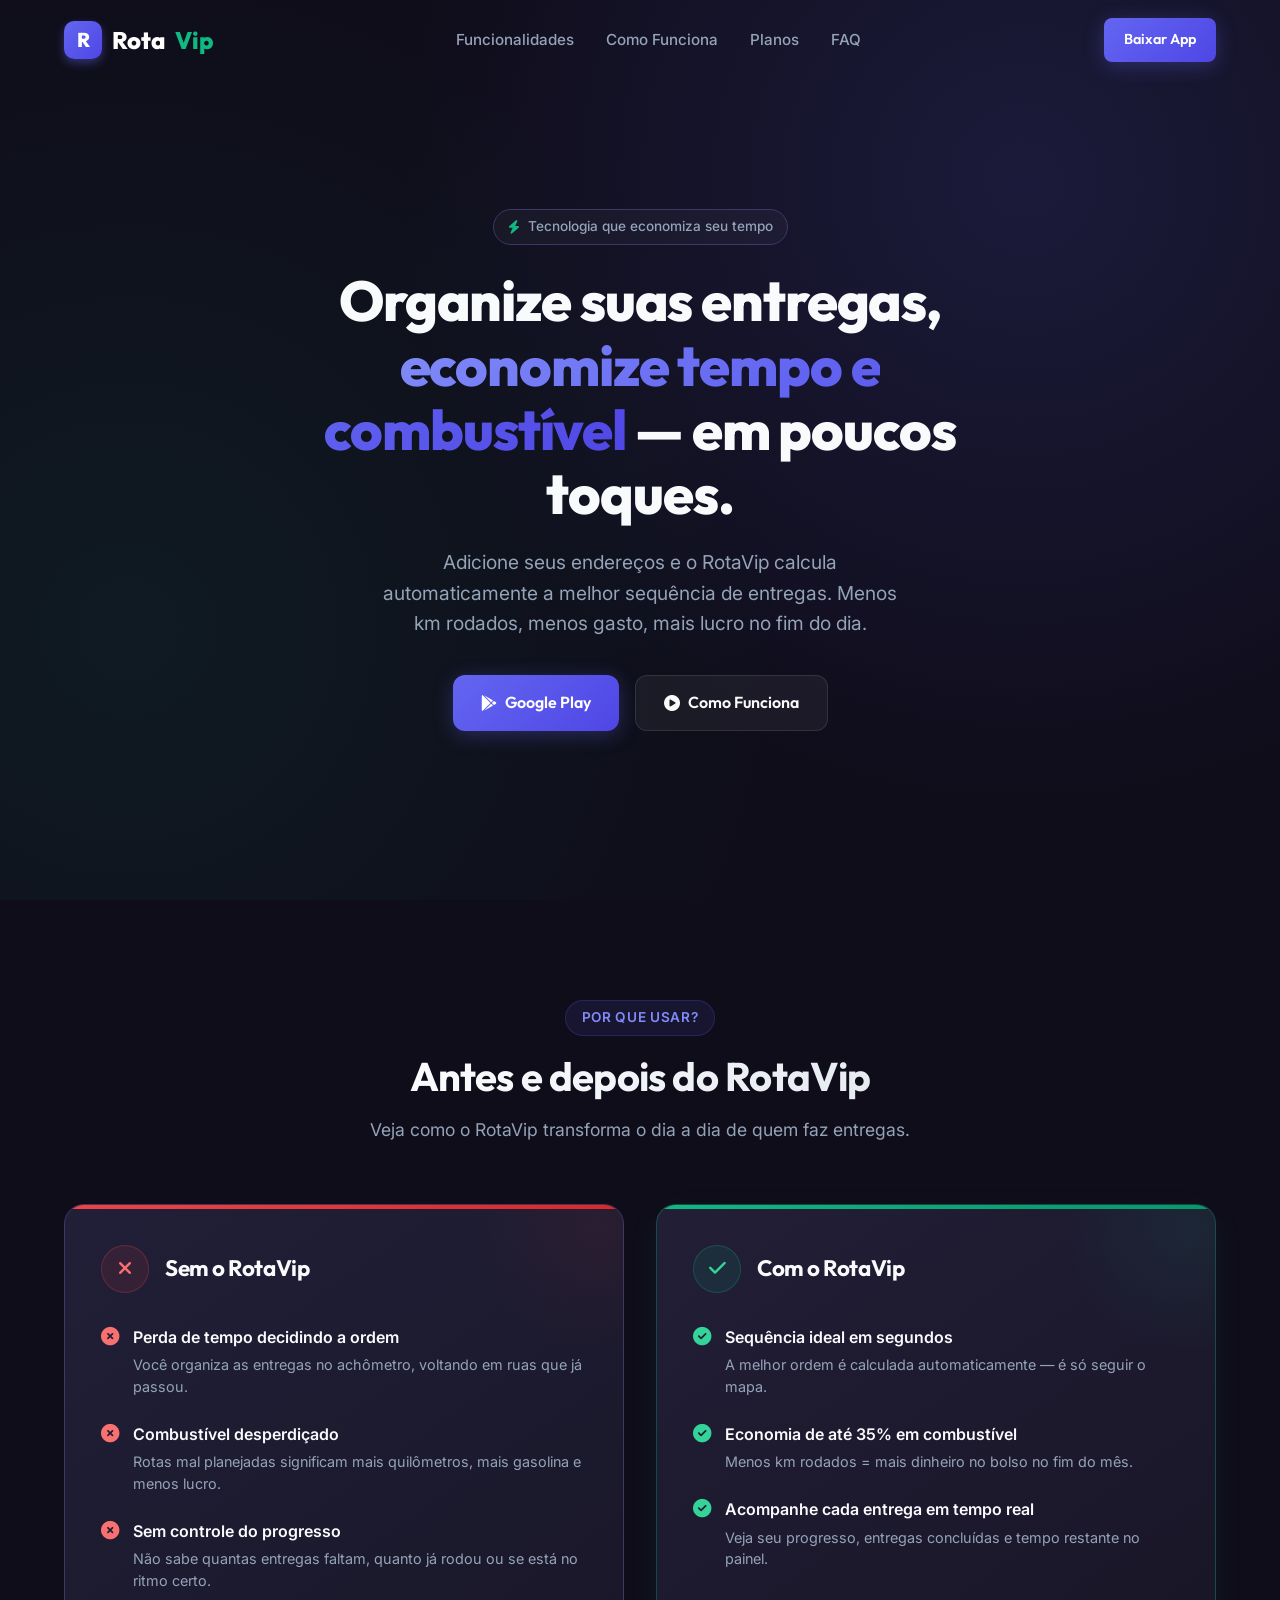
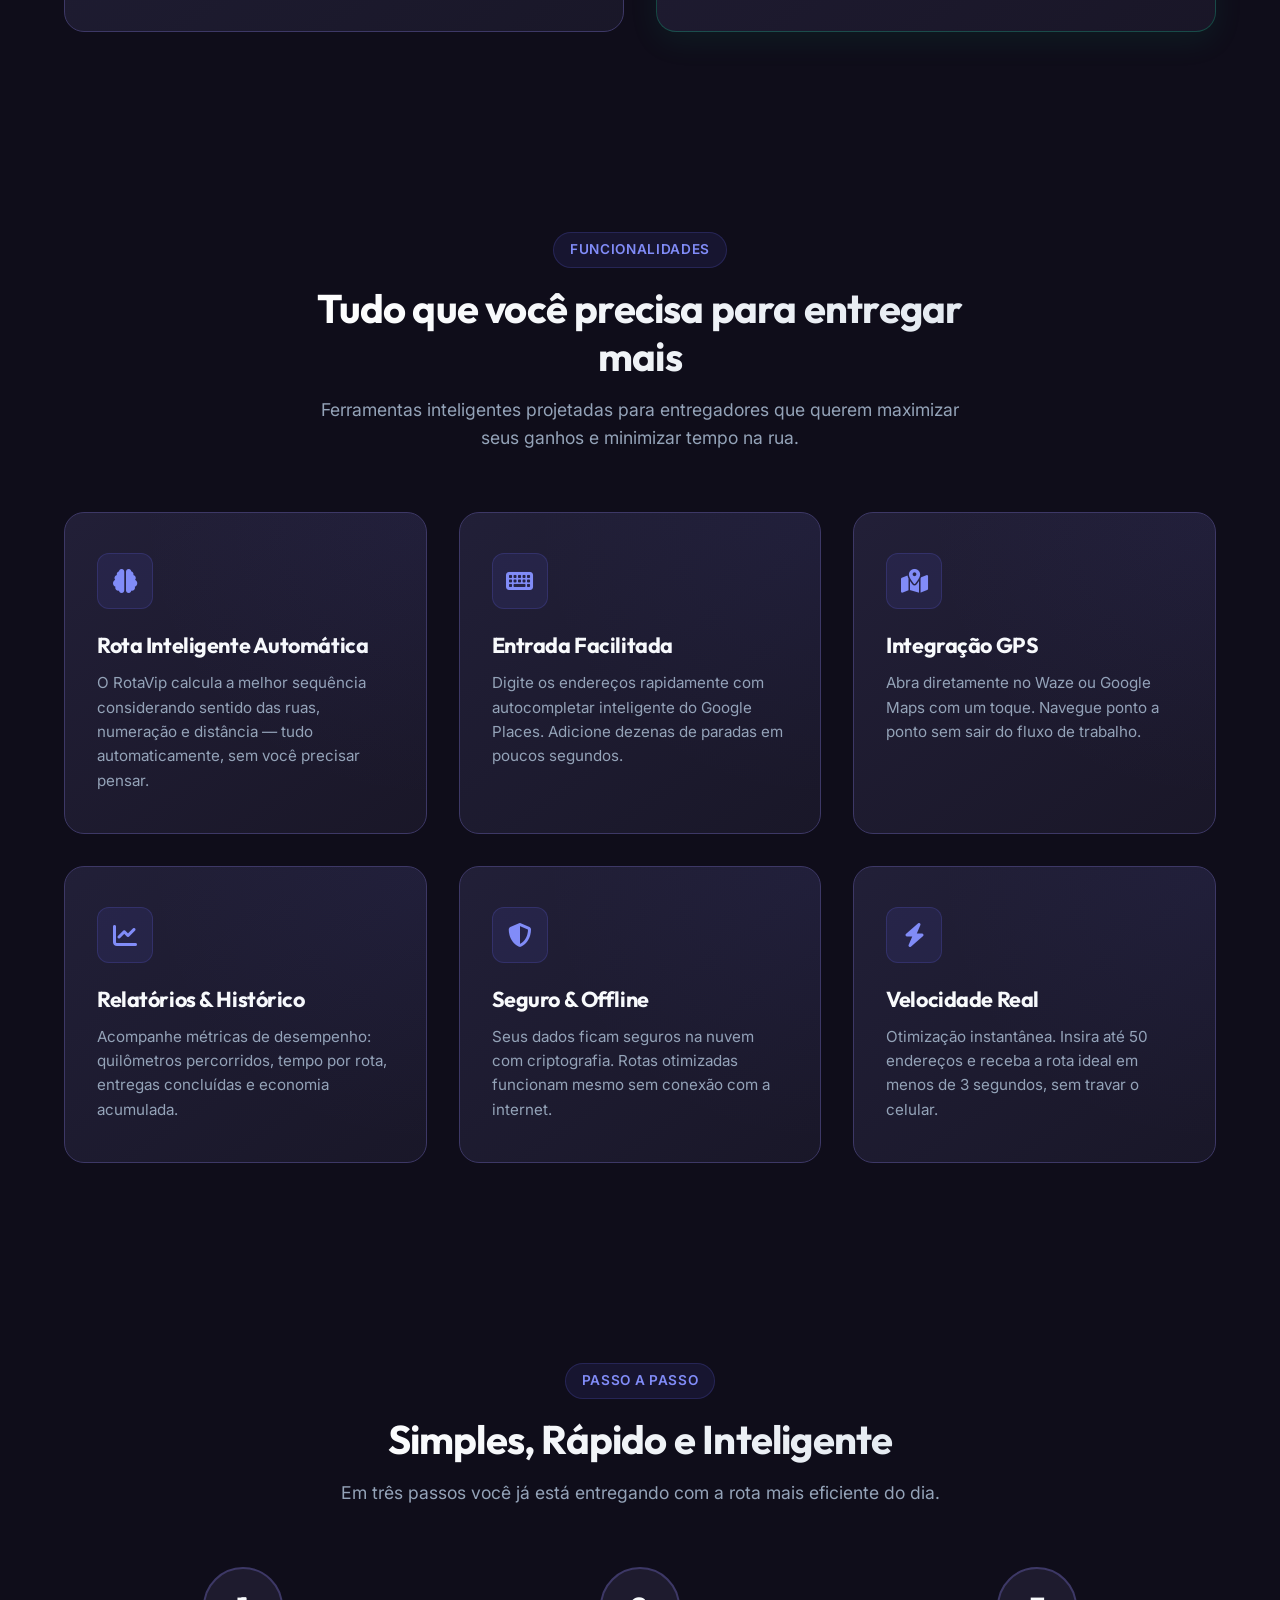
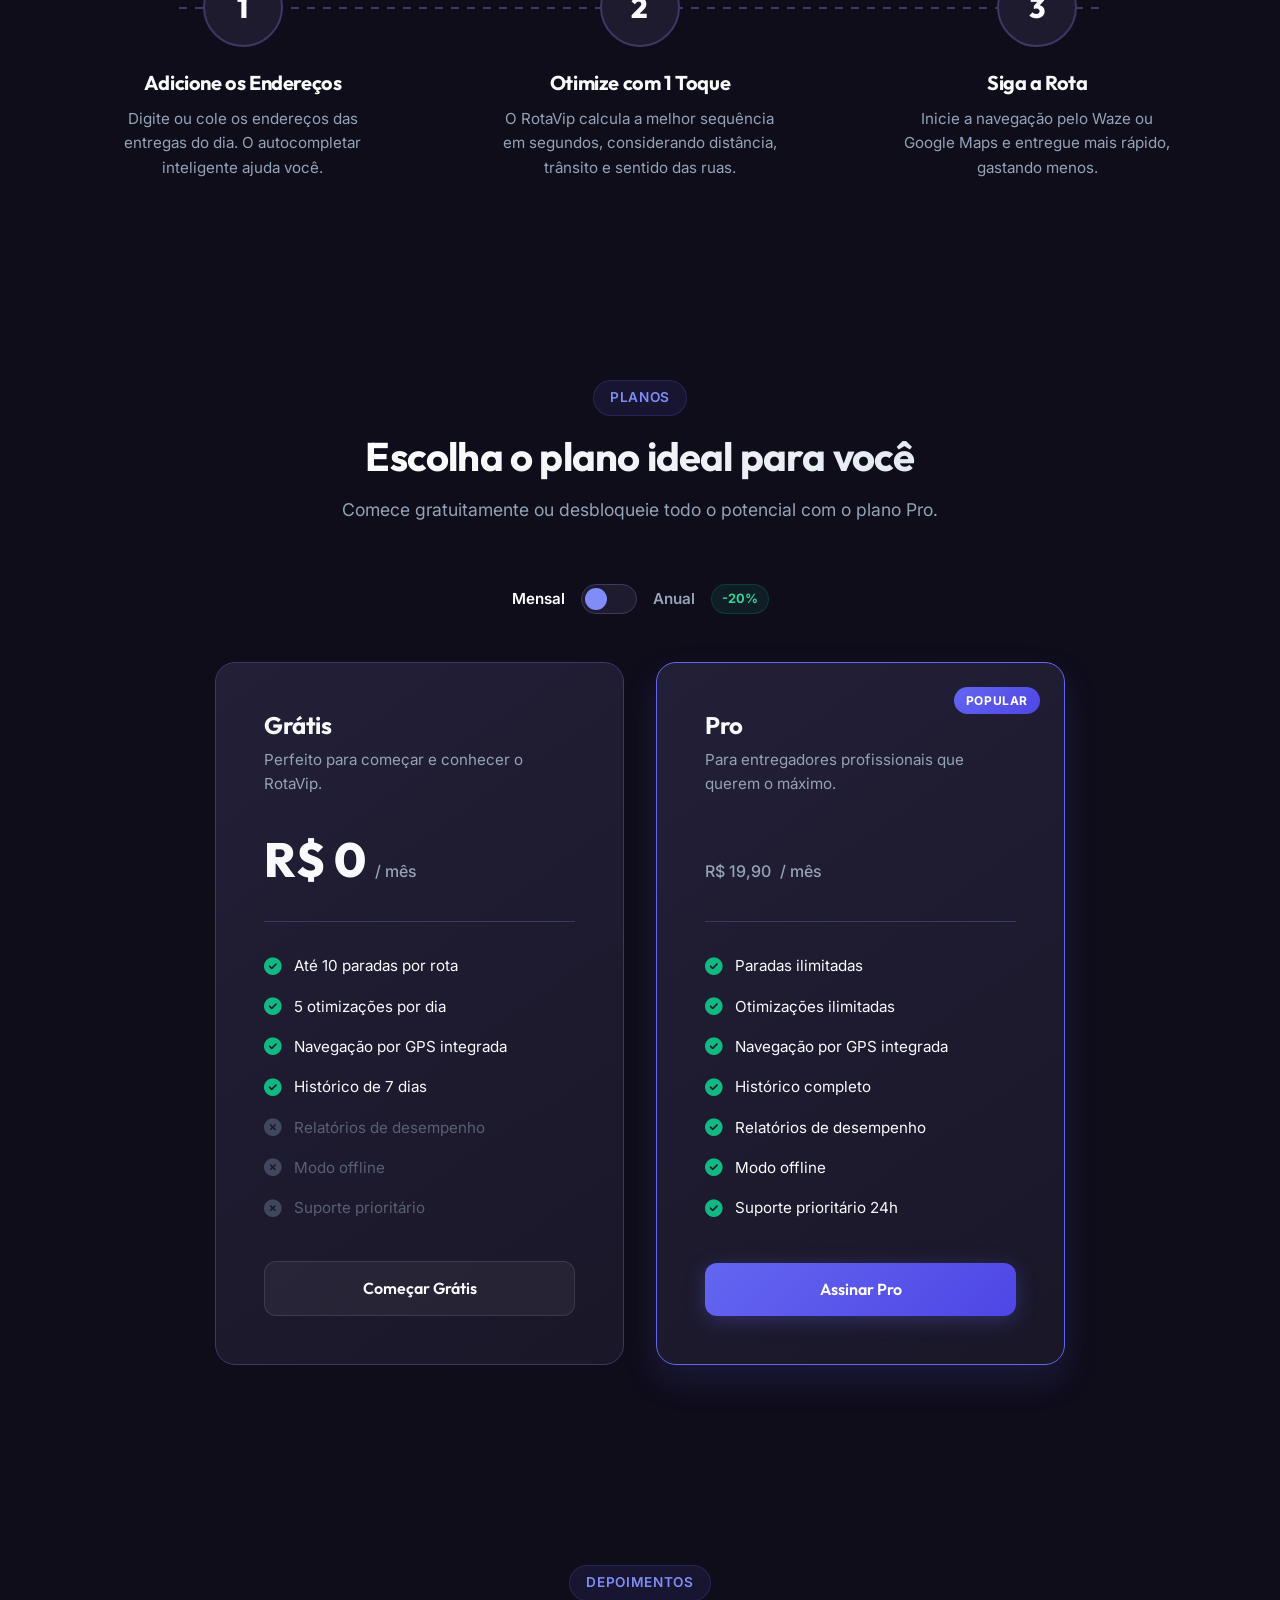
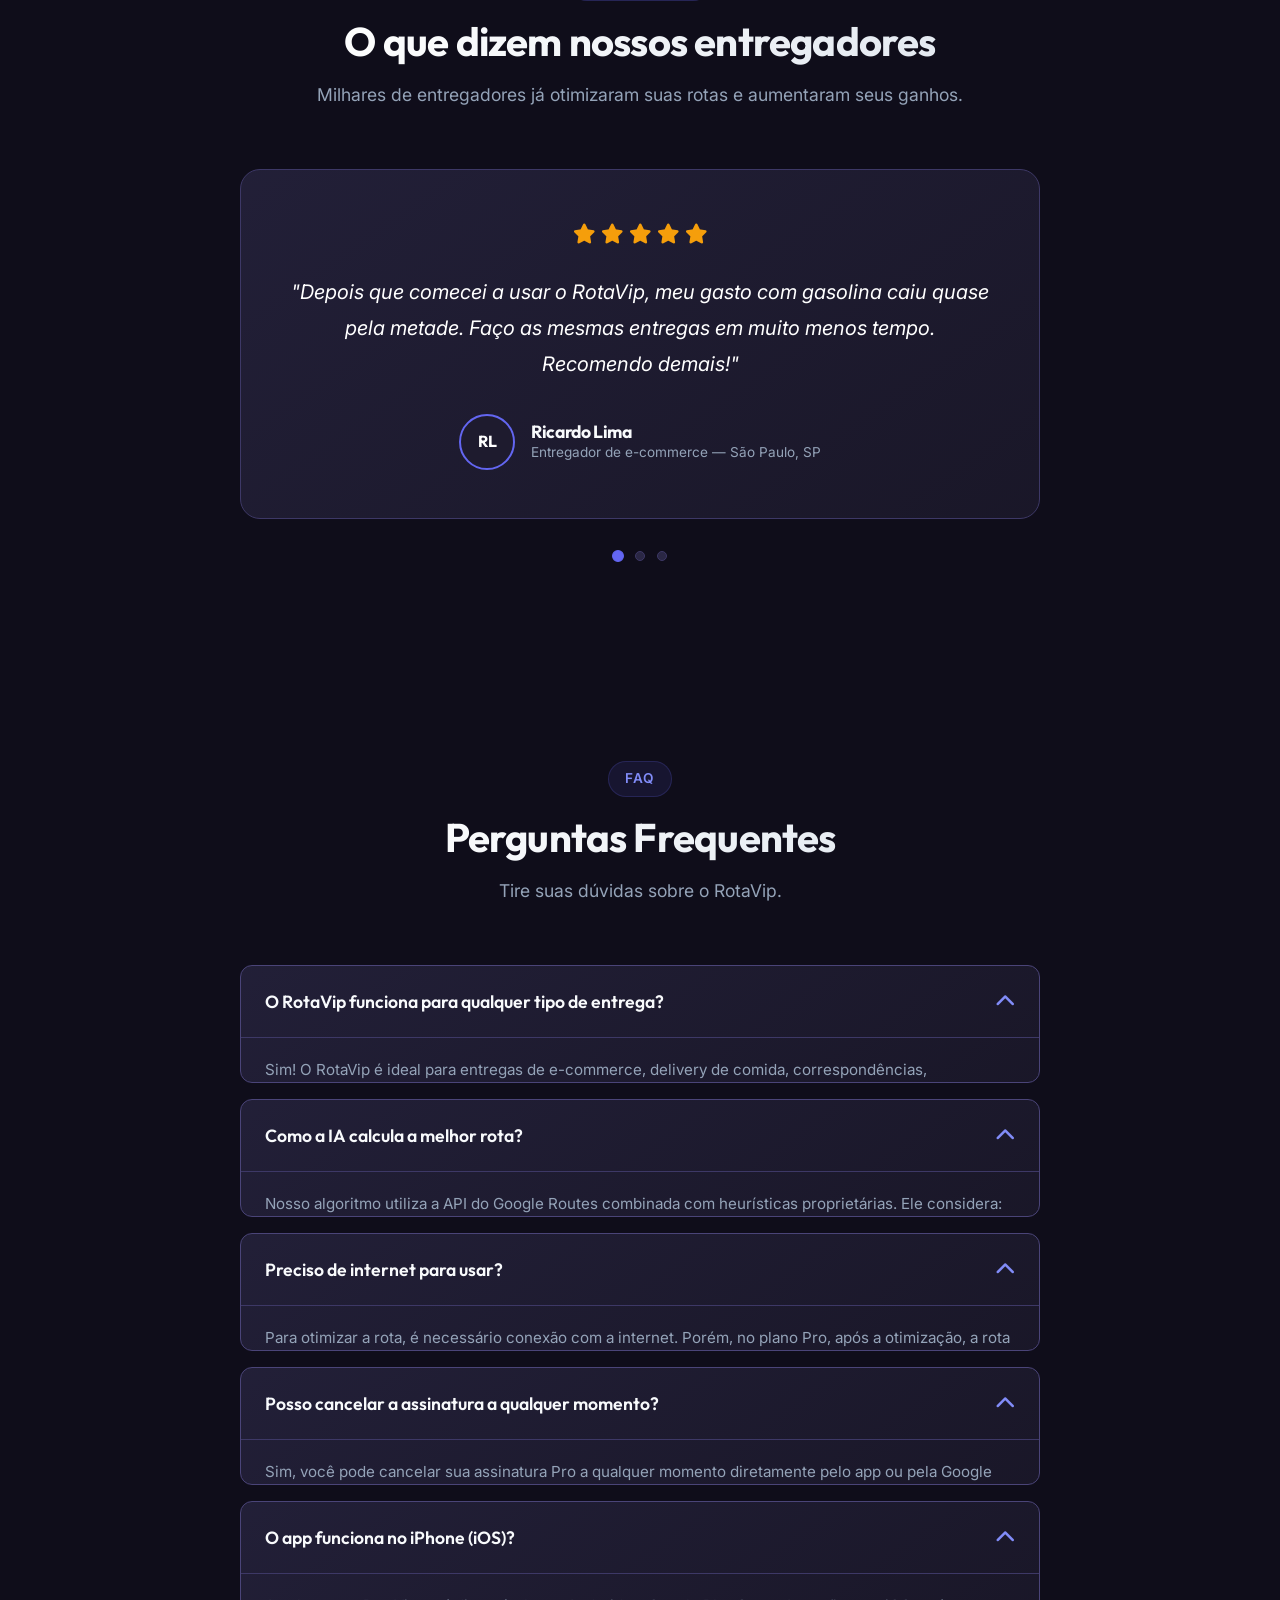
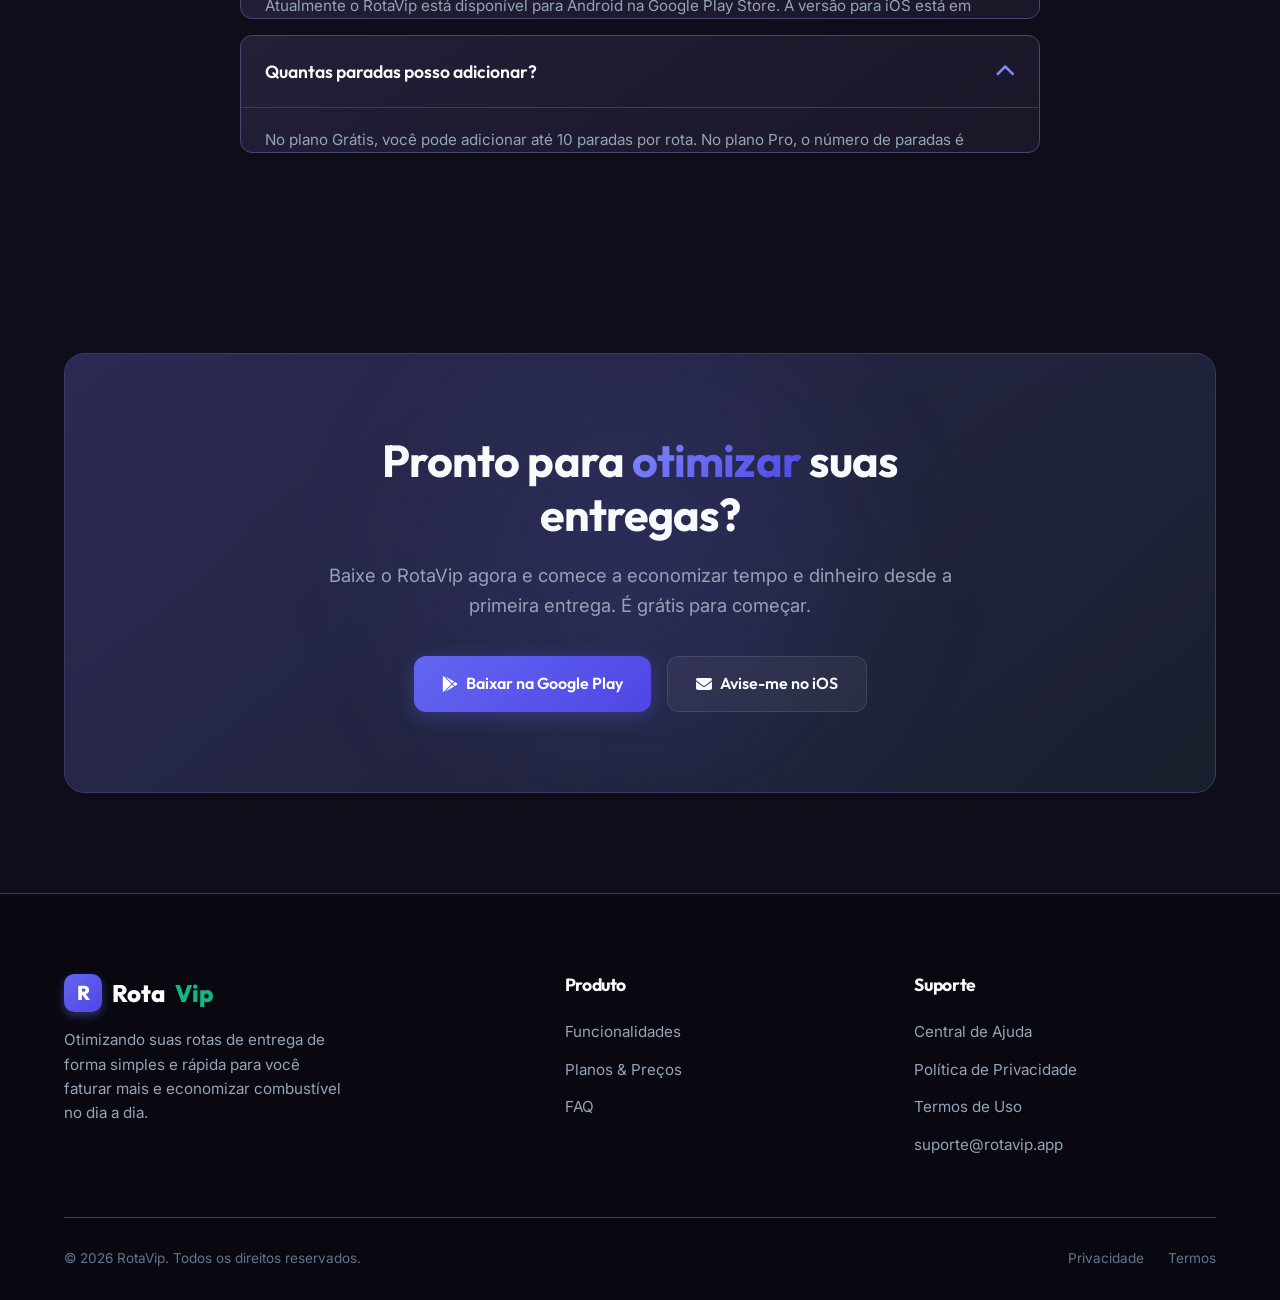
==== commit 78cb61be: "feat: replace calculator section with problem-solution comparison and update hero copy" ====
--- a/index.html
+++ b/index.html
@@ -35,7 +35,6 @@
       <nav>
         <ul class="nav-menu" id="nav-menu">
           <li><a href="#features" class="nav-link">Funcionalidades</a></li>
-          <li><a href="#calculator" class="nav-link">Calculadora</a></li>
           <li><a href="#how-it-works" class="nav-link">Como Funciona</a></li>
           <li><a href="#pricing" class="nav-link">Planos</a></li>
           <li><a href="#faq" class="nav-link">FAQ</a></li>
@@ -58,13 +57,13 @@
         <div class="hero-content reveal">
           <div class="hero-badge">
             <i class="fas fa-bolt"></i>
-            Otimização com Inteligência Artificial
+            Tecnologia que economiza seu tempo
           </div>
           <h1 class="hero-title">
-            Suas entregas na <span class="text-gradient">melhor rota</span> possível.
+            Organize suas entregas, <span class="text-gradient">economize tempo e combustível</span> — em poucos toques.
           </h1>
           <p class="hero-description">
-            Adicione seus endereços e o RotaVip organiza automaticamente a sequência ideal, considerando sentido das ruas, numeração e tempo de deslocamento.
+            Adicione seus endereços e o RotaVip calcula automaticamente a melhor sequência de entregas. Menos km rodados, menos gasto, mais lucro no fim do dia.
           </p>
           <div class="hero-ctas">
             <a href="#download" class="btn btn-primary">
@@ -77,83 +76,84 @@
             </a>
           </div>
         </div>
-
-        <div class="hero-visual reveal">
-          <div class="hero-glow"></div>
-
-          <!-- Phone Mockup -->
-          <div class="phone-mockup">
-            <div class="phone-notch"></div>
-            <div class="phone-screen">
-              <div class="app-header">
-                <span class="app-title">🚀 RotaVip</span>
-                <div class="app-avatar"></div>
-              </div>
-
-              <div class="app-map-container">
-                <!-- SVG Map Background -->
-                <svg class="app-map-svg" viewBox="0 0 276 320" fill="none" xmlns="http://www.w3.org/2000/svg">
-                  <!-- Grid lines -->
-                  <line x1="0" y1="60" x2="276" y2="60" stroke="#3D3866" stroke-width="0.5" stroke-dasharray="4 4"/>
-                  <line x1="0" y1="120" x2="276" y2="120" stroke="#3D3866" stroke-width="0.5" stroke-dasharray="4 4"/>
-                  <line x1="0" y1="180" x2="276" y2="180" stroke="#3D3866" stroke-width="0.5" stroke-dasharray="4 4"/>
-                  <line x1="0" y1="240" x2="276" y2="240" stroke="#3D3866" stroke-width="0.5" stroke-dasharray="4 4"/>
-                  <line x1="70" y1="0" x2="70" y2="320" stroke="#3D3866" stroke-width="0.5" stroke-dasharray="4 4"/>
-                  <line x1="140" y1="0" x2="140" y2="320" stroke="#3D3866" stroke-width="0.5" stroke-dasharray="4 4"/>
-                  <line x1="210" y1="0" x2="210" y2="320" stroke="#3D3866" stroke-width="0.5" stroke-dasharray="4 4"/>
-                  <!-- Route line -->
-                  <path d="M83 80 Q120 100 124 192 Q128 250 207 128 Q230 95 69 256" stroke="#6366F1" stroke-width="2.5" fill="none" stroke-linecap="round" stroke-dasharray="6 4" opacity="0.8"/>
-                  <path d="M83 80 Q120 100 124 192 Q128 250 207 128 Q230 95 69 256" stroke="#818CF8" stroke-width="1" fill="none" stroke-linecap="round" opacity="0.4"/>
-                </svg>
-                <!-- Pins -->
-                <div class="app-map-pin pin-1">1</div>
-                <div class="app-map-pin pin-2">2</div>
-                <div class="app-map-pin pin-3">3</div>
-                <div class="app-map-pin pin-4">4</div>
-              </div>
-
-              <div class="app-route-card">
-                <div class="app-route-info">
-                  <div class="app-route-stat">
-                    Paradas
-                    <strong>4 pontos</strong>
-                  </div>
-                  <div class="app-route-stat">
-                    Economia
-                    <strong style="color: #10B981;">-35%</strong>
-                  </div>
-                  <div class="app-route-stat">
-                    Tempo
-                    <strong>48 min</strong>
-                  </div>
-                </div>
-                <div class="app-route-btn">
-                  <i class="fas fa-route"></i> Iniciar Navegação
-                </div>
-              </div>
-            </div>
-          </div>
-
-          <!-- Floating Cards -->
-          <div class="floating-card floating-card-1">
-            <div class="float-icon">
-              <i class="fas fa-leaf"></i>
-            </div>
-            <div class="float-info">
-              <h4>-35% combustível</h4>
-              <p>Economia média</p>
-            </div>
-          </div>
-
-          <div class="floating-card floating-card-2">
-            <div class="float-icon">
-              <i class="fas fa-clock"></i>
-            </div>
-            <div class="float-info">
-              <h4>1h30 salvas</h4>
-              <p>Por dia de trabalho</p>
-            </div>
-          </div>
+      </div>
+    </div>
+  </section>
+
+  <!-- ====== PROBLEMA → SOLUÇÃO ====== -->
+  <section class="section" id="problem-solution">
+    <div class="container">
+      <div class="section-header reveal">
+        <span class="section-tag">Por que usar?</span>
+        <h2 class="section-title">Antes e depois do RotaVip</h2>
+        <p class="section-subtitle">Veja como o RotaVip transforma o dia a dia de quem faz entregas.</p>
+      </div>
+
+      <div class="comparison-grid">
+        <!-- SEM RotaVip -->
+        <div class="comparison-card comparison-without reveal">
+          <div class="comparison-header">
+            <div class="comparison-icon comparison-icon-bad">
+              <i class="fas fa-times"></i>
+            </div>
+            <h3>Sem o RotaVip</h3>
+          </div>
+          <ul class="comparison-list">
+            <li>
+              <i class="fas fa-times-circle"></i>
+              <div>
+                <strong>Perda de tempo decidindo a ordem</strong>
+                <p>Você organiza as entregas no achômetro, voltando em ruas que já passou.</p>
+              </div>
+            </li>
+            <li>
+              <i class="fas fa-times-circle"></i>
+              <div>
+                <strong>Combustível desperdiçado</strong>
+                <p>Rotas mal planejadas significam mais quilômetros, mais gasolina e menos lucro.</p>
+              </div>
+            </li>
+            <li>
+              <i class="fas fa-times-circle"></i>
+              <div>
+                <strong>Sem controle do progresso</strong>
+                <p>Não sabe quantas entregas faltam, quanto já rodou ou se está no ritmo certo.</p>
+              </div>
+            </li>
+          </ul>
+        </div>
+
+        <!-- COM RotaVip -->
+        <div class="comparison-card comparison-with reveal">
+          <div class="comparison-header">
+            <div class="comparison-icon comparison-icon-good">
+              <i class="fas fa-check"></i>
+            </div>
+            <h3>Com o RotaVip</h3>
+          </div>
+          <ul class="comparison-list">
+            <li>
+              <i class="fas fa-check-circle"></i>
+              <div>
+                <strong>Sequência ideal em segundos</strong>
+                <p>A melhor ordem é calculada automaticamente — é só seguir o mapa.</p>
+              </div>
+            </li>
+            <li>
+              <i class="fas fa-check-circle"></i>
+              <div>
+                <strong>Economia de até 35% em combustível</strong>
+                <p>Menos km rodados = mais dinheiro no bolso no fim do mês.</p>
+              </div>
+            </li>
+            <li>
+              <i class="fas fa-check-circle"></i>
+              <div>
+                <strong>Acompanhe cada entrega em tempo real</strong>
+                <p>Veja seu progresso, entregas concluídas e tempo restante no painel.</p>
+              </div>
+            </li>
+          </ul>
         </div>
       </div>
     </div>
@@ -173,8 +173,8 @@
           <div class="feature-icon">
             <i class="fas fa-brain"></i>
           </div>
-          <h3>Otimização com IA</h3>
-          <p>Algoritmo inteligente que considera sentido das ruas, numeração crescente/decrescente, trânsito em tempo real e distância para montar a sequência perfeita.</p>
+          <h3>Rota Inteligente Automática</h3>
+          <p>O RotaVip calcula a melhor sequência considerando sentido das ruas, numeração e distância — tudo automaticamente, sem você precisar pensar.</p>
         </div>
 
         <div class="feature-card reveal">
@@ -215,68 +215,6 @@
           </div>
           <h3>Velocidade Real</h3>
           <p>Otimização instantânea. Insira até 50 endereços e receba a rota ideal em menos de 3 segundos, sem travar o celular.</p>
-        </div>
-      </div>
-    </div>
-  </section>
-
-  <!-- ====== CALCULATOR ====== -->
-  <section class="section" id="calculator">
-    <div class="container">
-      <div class="section-header reveal">
-        <span class="section-tag">Calculadora</span>
-        <h2 class="section-title">Quanto você pode economizar?</h2>
-        <p class="section-subtitle">Simule sua economia mensal de combustível e tempo usando o RotaVip nas suas entregas.</p>
-      </div>
-
-      <div class="calc-wrapper reveal">
-        <div class="calc-grid">
-          <div class="calc-inputs">
-            <div class="input-group">
-              <div class="input-label-row">
-                <label for="calc-stops">Paradas por dia</label>
-                <span class="input-val-badge" id="stops-value">20</span>
-              </div>
-              <input type="range" id="calc-stops" class="calc-range" min="5" max="80" value="20">
-            </div>
-
-            <div class="input-group">
-              <div class="input-label-row">
-                <label for="calc-days">Dias de trabalho por mês</label>
-                <span class="input-val-badge" id="days-value">22</span>
-              </div>
-              <input type="range" id="calc-days" class="calc-range" min="5" max="30" value="22">
-            </div>
-
-            <div class="input-group">
-              <div class="input-label-row">
-                <label for="calc-fuel">Preço do combustível (R$/L)</label>
-                <span class="input-val-badge" id="fuel-value">R$ 6,00</span>
-              </div>
-              <input type="range" id="calc-fuel" class="calc-range" min="4" max="10" value="6" step="0.5">
-            </div>
-          </div>
-
-          <div class="calc-results">
-            <div class="calc-results-glow"></div>
-            <div class="results-content">
-              <p class="results-title">Economia mensal estimada</p>
-              <p class="results-value" id="calc-savings">R$ 396</p>
-              <div class="results-stats-row">
-                <div class="stat-box">
-                  <h4><i class="fas fa-gas-pump"></i> Litros salvos</h4>
-                  <p id="calc-liters">66 L</p>
-                </div>
-                <div class="stat-box">
-                  <h4><i class="fas fa-clock"></i> Horas economizadas</h4>
-                  <p id="calc-hours">33h</p>
-                </div>
-              </div>
-              <a href="#download" class="btn btn-primary" style="width:100%;">
-                <i class="fas fa-download"></i> Começar a Economizar
-              </a>
-            </div>
-          </div>
         </div>
       </div>
     </div>
@@ -300,8 +238,8 @@
 
         <div class="step-item reveal">
           <div class="step-number">2</div>
-          <h3 class="step-title">A IA Otimiza</h3>
-          <p class="step-desc">Nosso algoritmo calcula a melhor sequência considerando distância, trânsito e sentido das ruas.</p>
+          <h3 class="step-title">Otimize com 1 Toque</h3>
+          <p class="step-desc">O RotaVip calcula a melhor sequência em segundos, considerando distância, trânsito e sentido das ruas.</p>
         </div>
 
         <div class="step-item reveal">
@@ -559,13 +497,7 @@
             <span class="logo-icon">R</span>
             Rota<span class="logo-dot">Vip</span>
           </a>
-          <p>Otimizando rotas de entrega com Inteligência Artificial para entregadores que querem ganhar mais e gastar menos.</p>
-          <div class="social-links">
-            <a href="#" class="social-link" aria-label="Instagram"><i class="fab fa-instagram"></i></a>
-            <a href="#" class="social-link" aria-label="YouTube"><i class="fab fa-youtube"></i></a>
-            <a href="#" class="social-link" aria-label="LinkedIn"><i class="fab fa-linkedin-in"></i></a>
-            <a href="#" class="social-link" aria-label="TikTok"><i class="fab fa-tiktok"></i></a>
-          </div>
+          <p>Otimizando suas rotas de entrega de forma simples e rápida para você faturar mais e economizar combustível no dia a dia.</p>
         </div>
 
         <div class="footer-col">
@@ -573,20 +505,10 @@
           <ul class="footer-links">
             <li><a href="#features">Funcionalidades</a></li>
             <li><a href="#pricing">Planos & Preços</a></li>
-            <li><a href="#calculator">Calculadora</a></li>
             <li><a href="#faq">FAQ</a></li>
           </ul>
         </div>
 
-        <div class="footer-col">
-          <h4>Empresa</h4>
-          <ul class="footer-links">
-            <li><a href="#">Sobre nós</a></li>
-            <li><a href="#">Blog</a></li>
-            <li><a href="#">Contato</a></li>
-            <li><a href="#">Parcerias</a></li>
-          </ul>
-        </div>
 
         <div class="footer-col">
           <h4>Suporte</h4>
--- a/styles.css
+++ b/styles.css
@@ -339,14 +339,17 @@
 }
 
 .hero-grid {
-  display: grid;
-  grid-template-columns: 1.1fr 0.9fr;
-  gap: 48px;
+  display: flex;
+  justify-content: center;
   align-items: center;
 }
 
 .hero-content {
-  max-width: 620px;
+  max-width: 750px;
+  text-align: center;
+  display: flex;
+  flex-direction: column;
+  align-items: center;
 }
 
 .hero-badge {
@@ -387,219 +390,160 @@
   flex-wrap: wrap;
 }
 
-.hero-visual {
-  position: relative;
-  display: flex;
-  justify-content: center;
-  align-items: center;
-}
-
-.hero-glow {
-  position: absolute;
-  width: 450px;
-  height: 450px;
-  background: var(--grad-glow);
-  z-index: 1;
-  border-radius: 50%;
-  filter: blur(40px);
-  pointer-events: none;
-}
-
-/* App Mockup Rendering (Pure Premium CSS) */
-.phone-mockup {
-  position: relative;
-  width: 300px;
-  height: 610px;
-  background: #000000;
-  border: 12px solid #1E1B2E;
-  border-radius: 40px;
-  box-shadow: 0 25px 50px -12px rgba(0, 0, 0, 0.8),
-              0 0 0 2px var(--border-color);
-  z-index: 2;
+
+/* ==========================================================================
+   PROBLEMA → SOLUÇÃO (COMPARISON) SECTION
+   ========================================================================== */
+.comparison-grid {
+  display: grid;
+  grid-template-columns: 1fr 1fr;
+  gap: 32px;
+  align-items: stretch;
+}
+
+.comparison-card {
+  background: var(--grad-card);
+  border: 1px solid var(--border-color);
+  border-radius: var(--radius-lg);
+  padding: 40px 36px;
+  transition: all var(--transition-normal);
+  position: relative;
   overflow: hidden;
-  animation: float 6s ease-in-out infinite;
-}
-
-.phone-notch {
+}
+
+.comparison-card::before {
+  content: '';
   position: absolute;
   top: 0;
-  left: 50%;
-  transform: translateX(-50%);
-  width: 140px;
-  height: 25px;
-  background: #1E1B2E;
-  border-bottom-left-radius: 18px;
-  border-bottom-right-radius: 18px;
-  z-index: 10;
-  display: flex;
-  justify-content: center;
-  align-items: center;
-}
-
-.phone-notch::before {
+  left: 0;
+  width: 100%;
+  height: 4px;
+  border-radius: var(--radius-lg) var(--radius-lg) 0 0;
+}
+
+.comparison-without::before {
+  background: linear-gradient(90deg, #EF4444, #DC2626);
+}
+
+.comparison-with::before {
+  background: linear-gradient(90deg, #10B981, #059669);
+}
+
+.comparison-without {
+  background: linear-gradient(145deg, rgba(42, 39, 68, 0.7) 0%, rgba(30, 27, 46, 0.7) 100%);
+}
+
+.comparison-without::after {
   content: '';
-  width: 40px;
-  height: 4px;
-  background: #000;
-  border-radius: 2px;
-}
-
-.phone-screen {
-  width: 100%;
-  height: 100%;
-  background: #0F0D1A;
-  position: relative;
-  display: flex;
-  flex-direction: column;
-  padding: 35px 16px 20px;
-  font-size: 12px;
-}
-
-/* Simulated App UI */
-.app-header {
-  display: flex;
-  justify-content: space-between;
-  align-items: center;
-  margin-bottom: 16px;
-}
-.app-title {
-  font-weight: 700;
-  font-size: 14px;
-}
-.app-avatar {
-  width: 24px;
-  height: 24px;
+  position: absolute;
+  top: -100px;
+  right: -100px;
+  width: 250px;
+  height: 250px;
+  background: radial-gradient(circle, rgba(239, 68, 68, 0.06) 0%, transparent 70%);
+  pointer-events: none;
+}
+
+.comparison-with {
+  background: linear-gradient(145deg, rgba(42, 39, 68, 0.7) 0%, rgba(30, 27, 46, 0.7) 100%);
+  border-color: rgba(16, 185, 129, 0.3);
+  box-shadow: 0 10px 30px rgba(16, 185, 129, 0.08);
+}
+
+.comparison-with::after {
+  content: '';
+  position: absolute;
+  top: -100px;
+  right: -100px;
+  width: 250px;
+  height: 250px;
+  background: radial-gradient(circle, rgba(16, 185, 129, 0.08) 0%, transparent 70%);
+  pointer-events: none;
+}
+
+.comparison-card:hover {
+  transform: translateY(-6px);
+  box-shadow: 0 15px 35px rgba(0, 0, 0, 0.3);
+}
+
+.comparison-with:hover {
+  box-shadow: 0 15px 35px rgba(16, 185, 129, 0.12);
+}
+
+.comparison-header {
+  display: flex;
+  align-items: center;
+  gap: 16px;
+  margin-bottom: 32px;
+}
+
+.comparison-icon {
+  width: 48px;
+  height: 48px;
   border-radius: 50%;
-  background: var(--primary);
-}
-
-.app-map-container {
-  flex: 1;
-  background: #1E1B2E;
-  border-radius: 16px;
-  border: 1px solid var(--border-color);
-  position: relative;
-  overflow: hidden;
-  margin-bottom: 16px;
-}
-
-.app-map-svg {
-  width: 100%;
-  height: 100%;
-  opacity: 0.9;
-}
-
-.app-map-pin {
-  position: absolute;
-  width: 14px;
-  height: 14px;
-  background: var(--primary);
-  border: 2px solid white;
-  border-radius: 50%;
-  transform: translate(-50%, -50%);
-  display: flex;
-  align-items: center;
-  justify-content: center;
-  font-size: 8px;
-  color: white;
-  font-weight: bold;
-}
-
-.app-map-pin.pin-1 { top: 25%; left: 30%; }
-.app-map-pin.pin-2 { top: 60%; left: 45%; background: var(--accent); }
-.app-map-pin.pin-3 { top: 40%; left: 75%; }
-.app-map-pin.pin-4 { top: 80%; left: 25%; }
-
-.app-route-card {
-  background: var(--surface-card);
-  border: 1px solid var(--border-color);
-  border-radius: 12px;
-  padding: 12px;
-}
-
-.app-route-info {
-  display: flex;
-  justify-content: space-between;
-  margin-bottom: 8px;
-}
-
-.app-route-stat {
-  font-size: 11px;
-  color: var(--text-secondary);
-}
-
-.app-route-stat strong {
-  color: white;
-  display: block;
-  font-size: 13px;
-}
-
-.app-route-btn {
-  background: var(--grad-accent);
-  color: white;
-  padding: 8px;
-  border-radius: 8px;
-  text-align: center;
-  font-weight: 600;
-  font-size: 11px;
-}
-
-/* Floating Elements around phone */
-.floating-card {
-  position: absolute;
-  background: rgba(30, 27, 46, 0.8);
-  border: 1px solid var(--border-color);
-  backdrop-filter: blur(10px);
-  -webkit-backdrop-filter: blur(10px);
-  border-radius: 16px;
-  padding: 16px;
-  display: flex;
-  align-items: center;
-  gap: 12px;
-  box-shadow: 0 10px 30px rgba(0, 0, 0, 0.4);
-  z-index: 3;
-}
-
-.floating-card-1 {
-  top: 15%;
-  right: -40px;
-  animation: floatCard1 8s ease-in-out infinite;
-}
-
-.floating-card-2 {
-  bottom: 15%;
-  left: -50px;
-  animation: floatCard2 7s ease-in-out infinite;
-}
-
-.float-icon {
-  width: 40px;
-  height: 40px;
-  border-radius: 10px;
   display: flex;
   align-items: center;
   justify-content: center;
   font-size: 1.2rem;
-}
-
-.floating-card-1 .float-icon {
+  flex-shrink: 0;
+}
+
+.comparison-icon-bad {
+  background: rgba(239, 68, 68, 0.1);
+  border: 1px solid rgba(239, 68, 68, 0.25);
+  color: #F87171;
+}
+
+.comparison-icon-good {
   background: rgba(16, 185, 129, 0.1);
-  color: var(--accent);
-}
-
-.floating-card-2 .float-icon {
-  background: rgba(99, 102, 241, 0.1);
-  color: var(--primary);
-}
-
-.float-info h4 {
-  font-size: 0.95rem;
-  margin-bottom: 2px;
-}
-
-.float-info p {
-  font-size: 0.8rem;
-  color: var(--text-secondary);
+  border: 1px solid rgba(16, 185, 129, 0.25);
+  color: #34D399;
+}
+
+.comparison-header h3 {
+  font-size: 1.4rem;
+  font-weight: 700;
+}
+
+.comparison-list {
+  list-style: none;
+  display: flex;
+  flex-direction: column;
+  gap: 24px;
+}
+
+.comparison-list li {
+  display: flex;
+  align-items: flex-start;
+  gap: 14px;
+}
+
+.comparison-list li > i {
+  font-size: 1.15rem;
+  margin-top: 3px;
+  flex-shrink: 0;
+}
+
+.comparison-without .comparison-list li > i {
+  color: #F87171;
+}
+
+.comparison-with .comparison-list li > i {
+  color: #34D399;
+}
+
+.comparison-list li strong {
+  display: block;
+  font-size: 1rem;
+  font-weight: 600;
+  margin-bottom: 4px;
+  color: var(--text-primary);
+}
+
+.comparison-list li p {
+  color: var(--text-secondary);
+  font-size: 0.9rem;
+  line-height: 1.5;
 }
 
 /* ==========================================================================
@@ -671,146 +615,7 @@
   font-size: 0.95rem;
 }
 
-/* ==========================================================================
-   CALCULATOR SECTION
-   ========================================================================== */
-.calc-wrapper {
-  background: radial-gradient(circle at 10% 20%, rgba(16, 185, 129, 0.05) 0%, rgba(15, 13, 26, 0) 50%),
-              var(--grad-card);
-  border: 1px solid var(--border-color);
-  border-radius: var(--radius-lg);
-  padding: 48px;
-  box-shadow: 0 20px 40px rgba(0, 0, 0, 0.3);
-}
-
-.calc-grid {
-  display: grid;
-  grid-template-columns: 1fr 1fr;
-  gap: 60px;
-  align-items: center;
-}
-
-.calc-inputs {
-  display: flex;
-  flex-direction: column;
-  gap: 32px;
-}
-
-.input-group {
-  display: flex;
-  flex-direction: column;
-  gap: 12px;
-}
-
-.input-label-row {
-  display: flex;
-  justify-content: space-between;
-  align-items: center;
-}
-
-.input-label-row label {
-  font-weight: 600;
-  font-size: 1.05rem;
-  color: var(--text-primary);
-}
-
-.input-val-badge {
-  background: rgba(99, 102, 241, 0.1);
-  color: var(--primary-light);
-  border: 1px solid rgba(99, 102, 241, 0.2);
-  padding: 4px 12px;
-  border-radius: var(--radius-full);
-  font-weight: 700;
-  font-size: 0.9rem;
-}
-
-/* Styled Slider Ranges */
-.calc-range {
-  -webkit-appearance: none;
-  width: 100%;
-  height: 6px;
-  border-radius: var(--radius-full);
-  background: var(--surface-primary);
-  outline: none;
-}
-
-.calc-range::-webkit-slider-thumb {
-  -webkit-appearance: none;
-  appearance: none;
-  width: 20px;
-  height: 20px;
-  border-radius: 50%;
-  background: var(--primary);
-  cursor: pointer;
-  box-shadow: 0 0 10px rgba(99, 102, 241, 0.5);
-  transition: transform var(--transition-fast);
-}
-
-.calc-range::-webkit-slider-thumb:hover {
-  transform: scale(1.2);
-}
-
-.calc-results {
-  background: rgba(15, 13, 26, 0.6);
-  border: 1px solid var(--border-color);
-  border-radius: var(--radius-md);
-  padding: 40px;
-  text-align: center;
-  position: relative;
-  overflow: hidden;
-}
-
-.calc-results-glow {
-  position: absolute;
-  top: -150px;
-  right: -150px;
-  width: 300px;
-  height: 300px;
-  background: var(--grad-glow-green);
-  z-index: 1;
-  pointer-events: none;
-}
-
-.results-content {
-  position: relative;
-  z-index: 2;
-}
-
-.results-title {
-  color: var(--text-secondary);
-  font-size: 1.1rem;
-  margin-bottom: 8px;
-  font-weight: 500;
-}
-
-.results-value {
-  font-family: 'Outfit', sans-serif;
-  font-size: 3.5rem;
-  font-weight: 800;
-  color: var(--accent);
-  margin-bottom: 24px;
-}
-
-.results-stats-row {
-  display: grid;
-  grid-template-columns: 1fr 1fr;
-  gap: 24px;
-  border-top: 1px solid var(--border-color);
-  padding-top: 24px;
-  margin-bottom: 24px;
-}
-
-.stat-box h4 {
-  font-size: 0.9rem;
-  color: var(--text-secondary);
-  margin-bottom: 4px;
-}
-
-.stat-box p {
-  font-size: 1.4rem;
-  font-weight: 700;
-  color: white;
-}
+
 
 /* ==========================================================================
    HOW IT WORKS SECTION
@@ -1272,7 +1077,7 @@
 
 .footer-grid {
   display: grid;
-  grid-template-columns: 1.5fr repeat(3, 1fr);
+  grid-template-columns: 1.5fr repeat(2, 1fr);
   gap: 48px;
   margin-bottom: 60px;
 }
@@ -1283,31 +1088,6 @@
   margin-top: 16px;
   margin-bottom: 24px;
   max-width: 280px;
-}
-
-.social-links {
-  display: flex;
-  gap: 12px;
-}
-
-.social-link {
-  width: 38px;
-  height: 38px;
-  background: var(--surface-primary);
-  border: 1px solid var(--border-color);
-  border-radius: var(--radius-sm);
-  display: flex;
-  align-items: center;
-  justify-content: center;
-  color: var(--text-secondary);
-  transition: all var(--transition-fast);
-}
-
-.social-link:hover {
-  background: var(--primary);
-  color: white;
-  border-color: var(--primary);
-  transform: translateY(-2px);
 }
 
 .footer-col h4 {
@@ -1417,10 +1197,11 @@
   .hero-ctas {
     justify-content: center;
   }
-  
-  .calc-grid {
+
+
+  .comparison-grid {
     grid-template-columns: 1fr;
-    gap: 40px;
+    gap: 24px;
   }
   
   .steps-timeline {
@@ -1483,13 +1264,10 @@
   .nav-actions .btn {
     display: none; /* Hide on header, keep mobile clean */
   }
-  
-  .calc-wrapper {
-    padding: 24px;
-  }
-  
-  .calc-results {
-    padding: 24px;
+
+
+  .comparison-card {
+    padding: 28px 24px;
   }
   
   .results-value {
